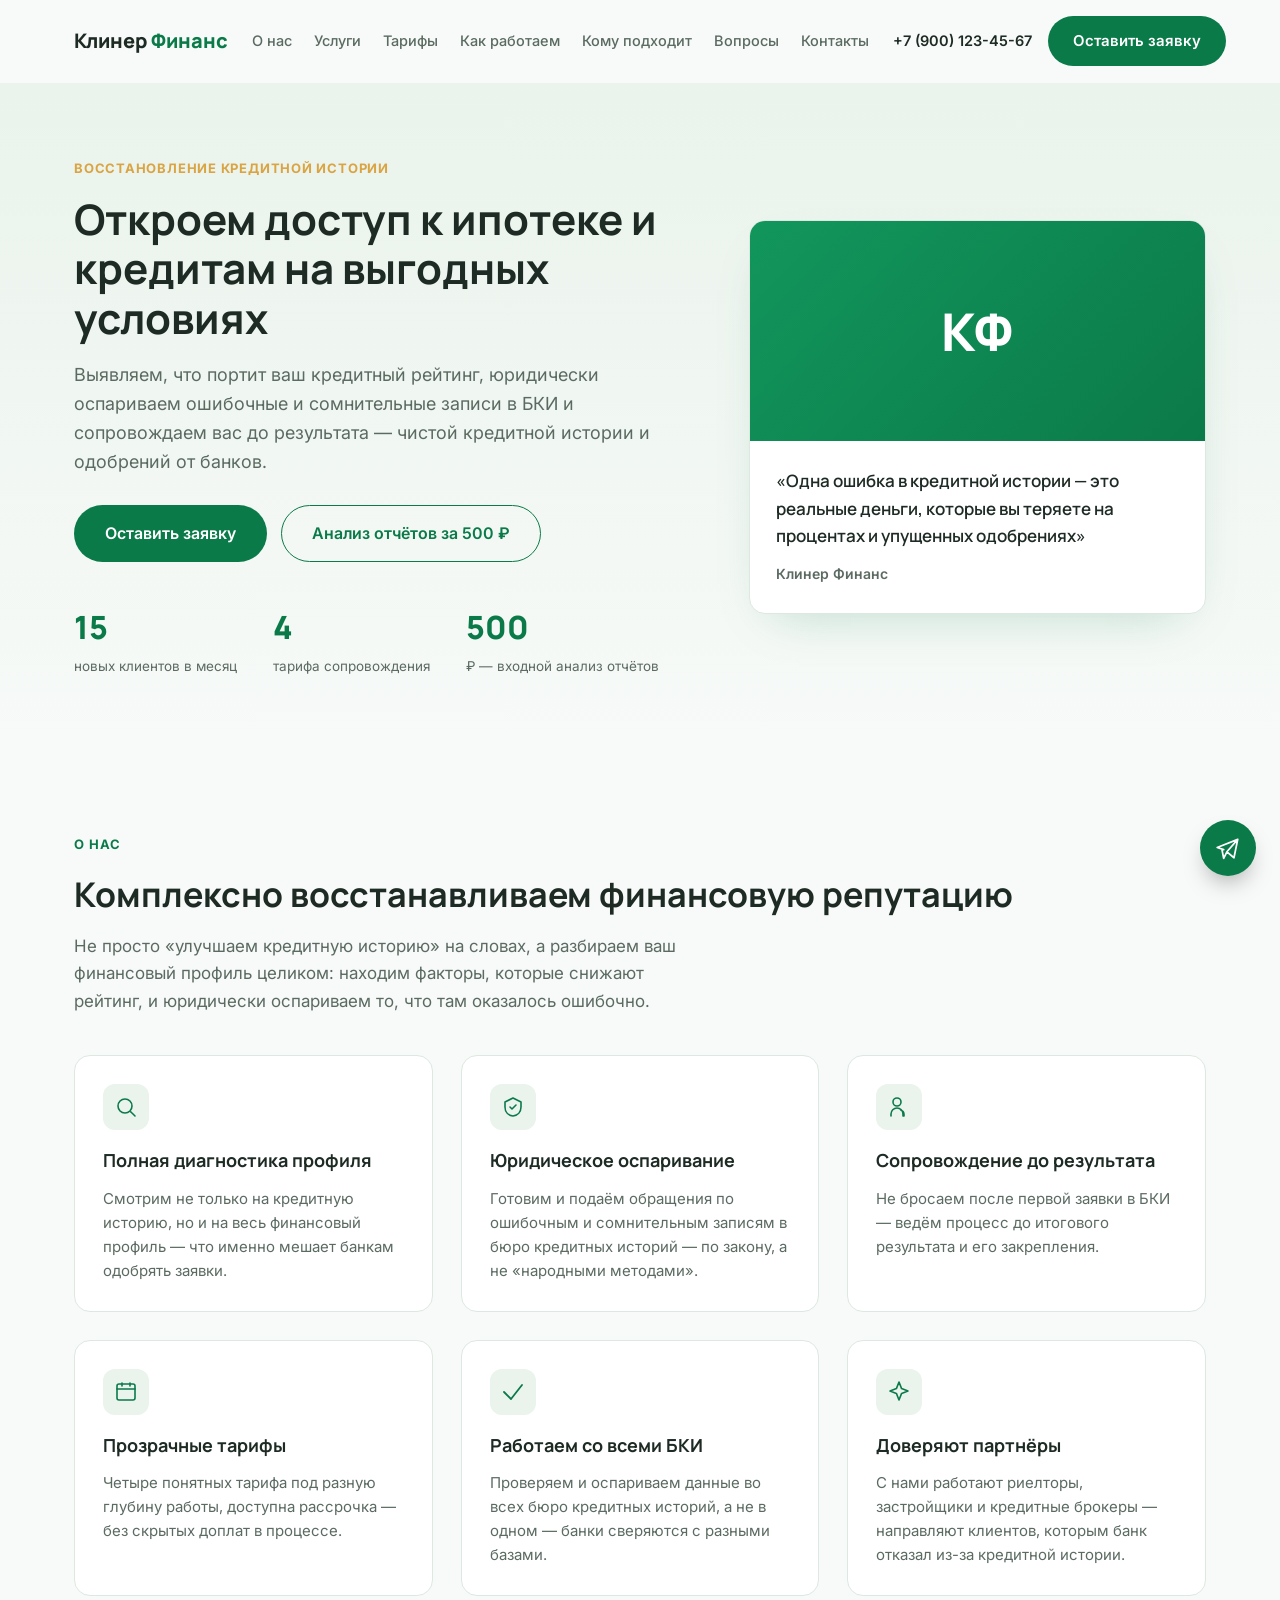
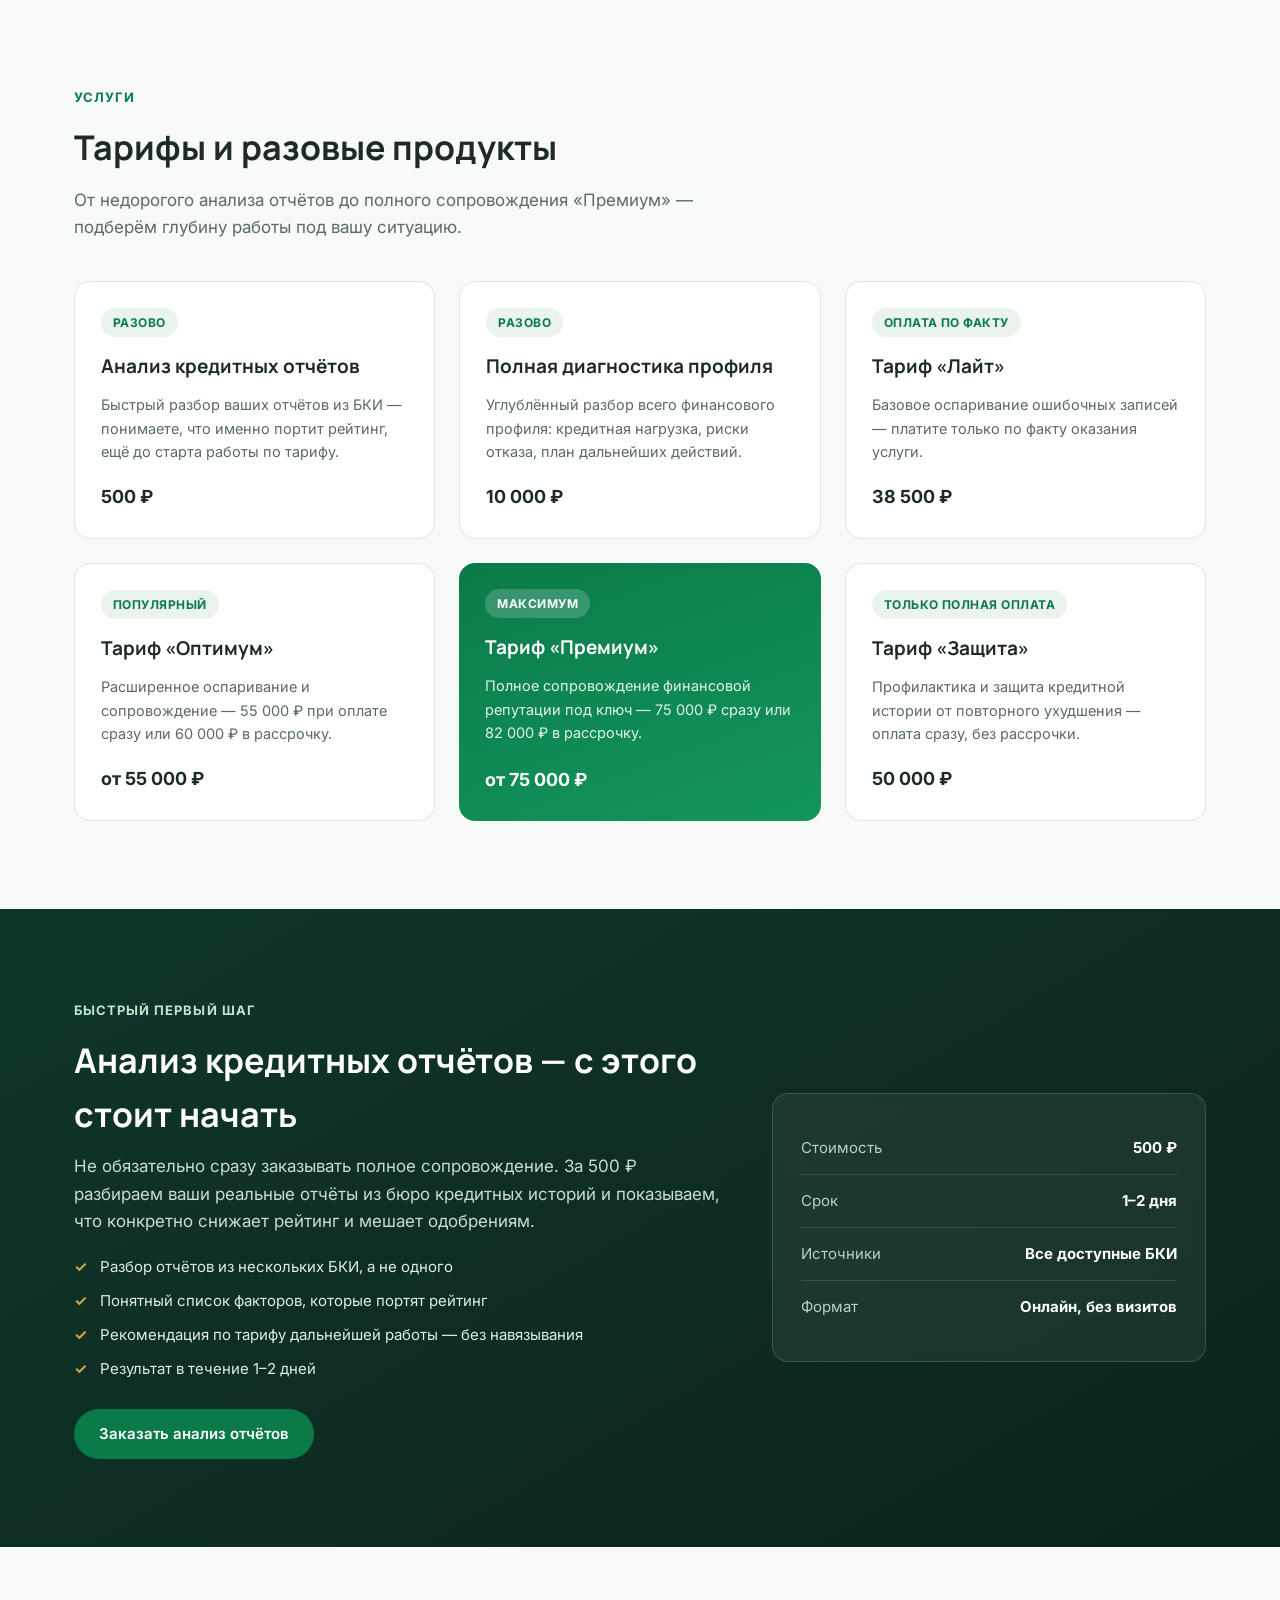
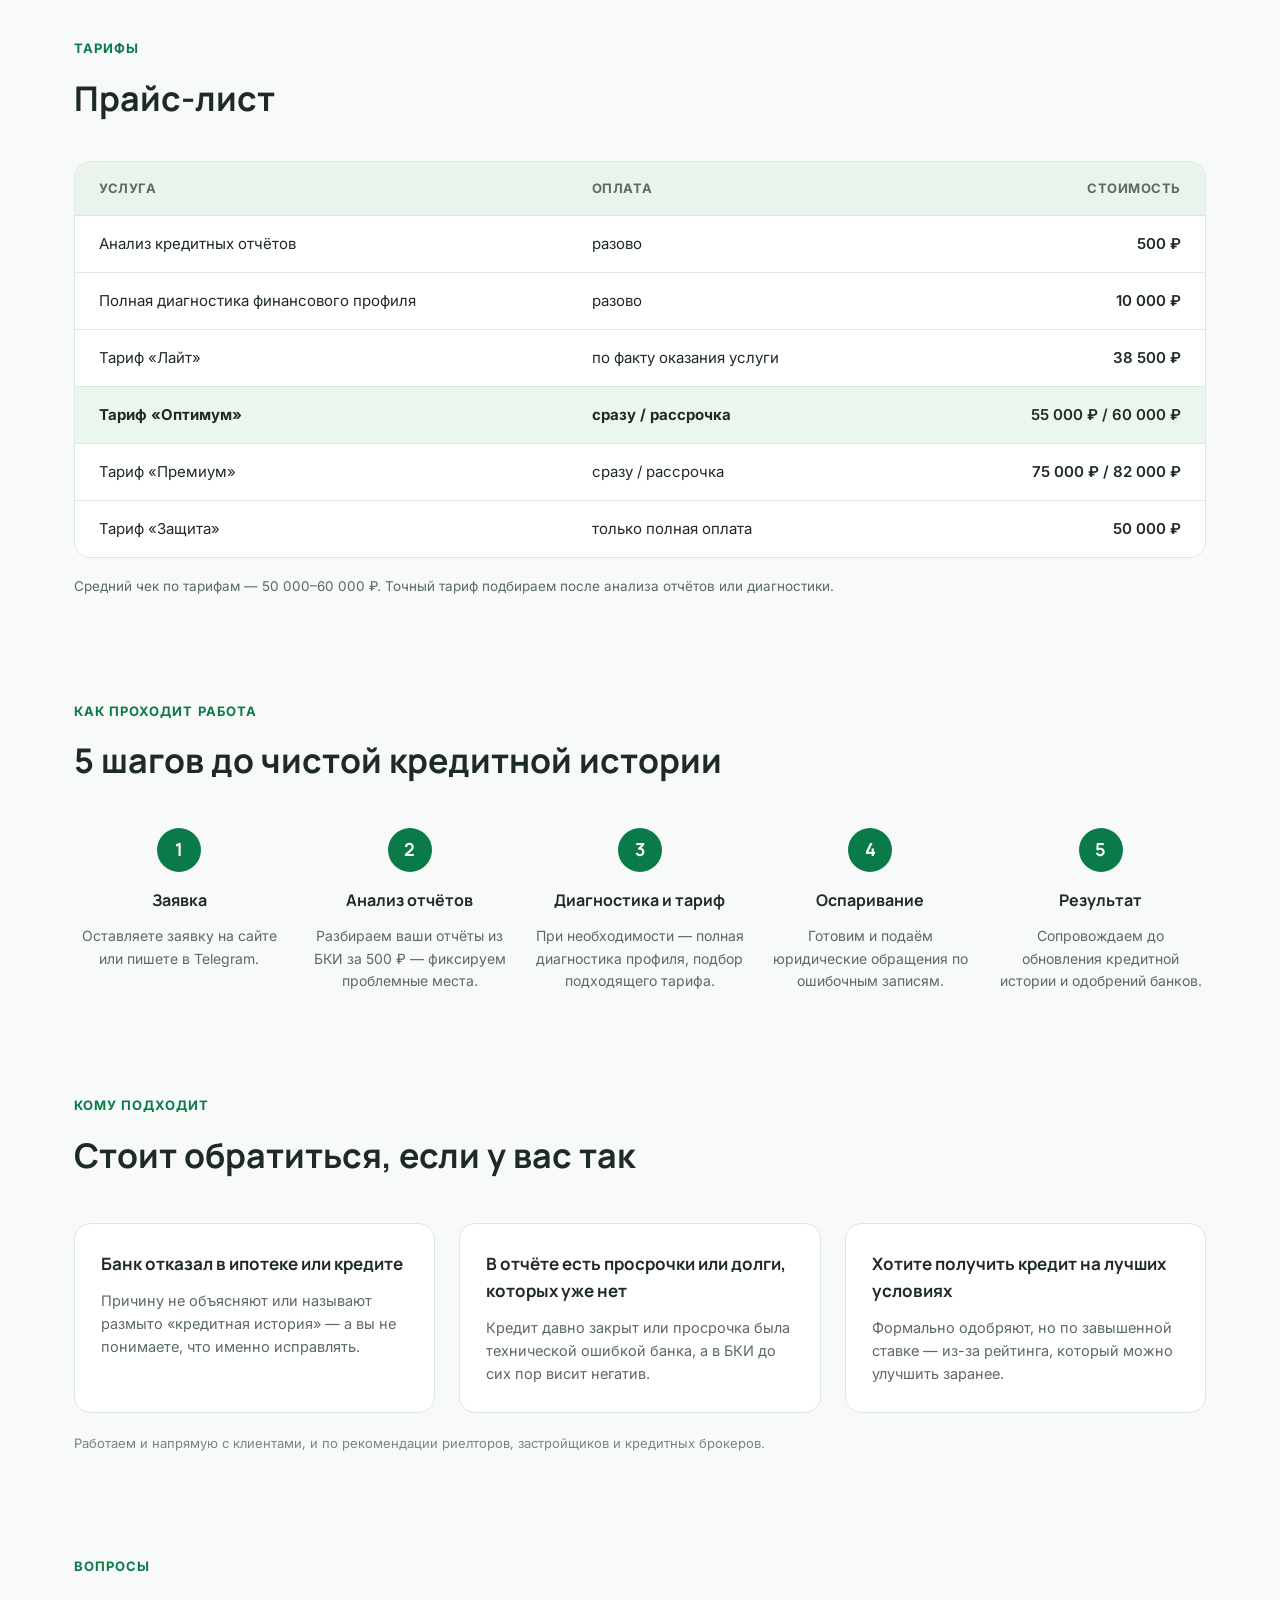
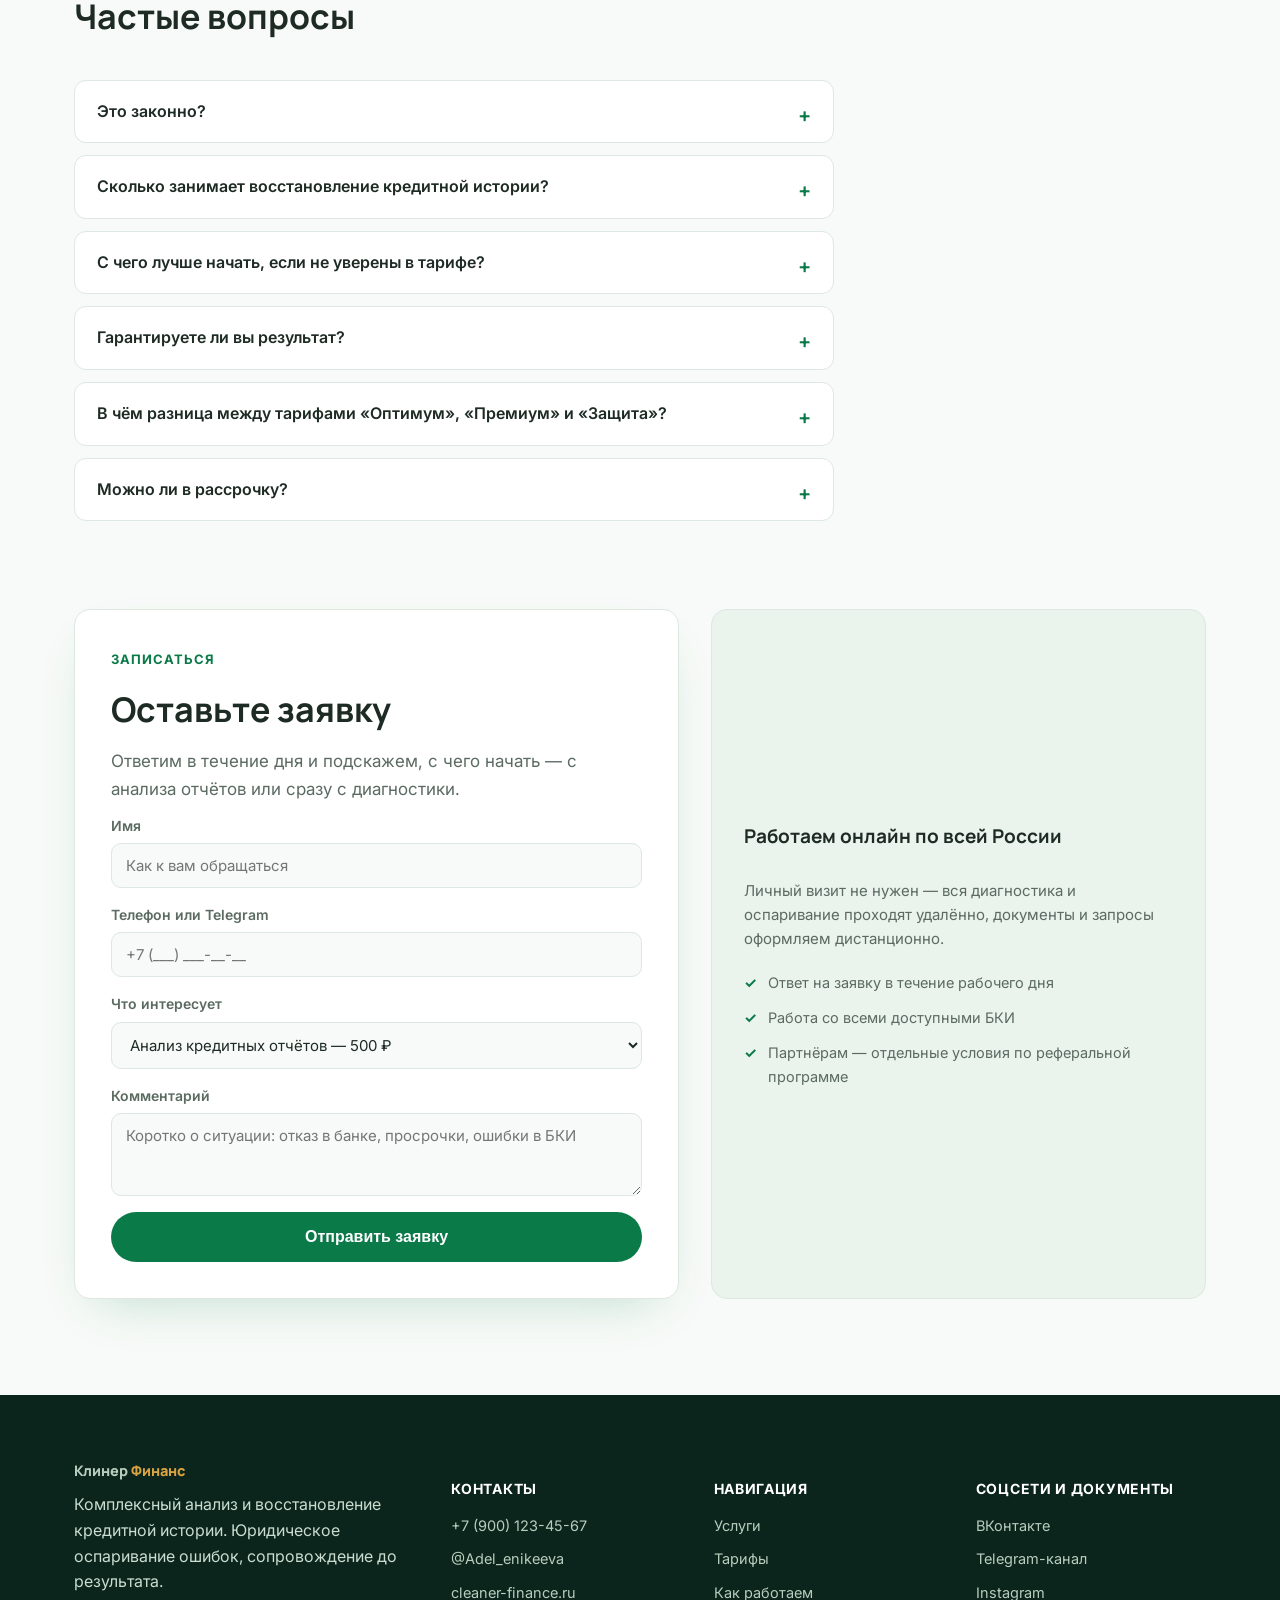
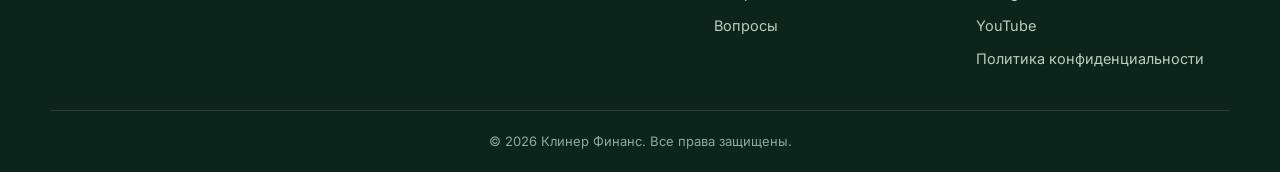
==== index.html @ 54b592cf "init: landing for Клинер Финанс" ====
<!DOCTYPE html>
<html lang="ru">
<head>
<meta charset="UTF-8">
<meta name="viewport" content="width=device-width, initial-scale=1.0">
<title>Клинер Финанс — восстановление кредитной истории</title>
<meta name="description" content="Комплексный анализ и юридическое оспаривание ошибок в кредитной истории. Открываем доступ к ипотеке и кредитам на выгодных условиях.">
<link rel="preconnect" href="https://fonts.googleapis.com">
<link rel="preconnect" href="https://fonts.gstatic.com" crossorigin>
<link href="https://fonts.googleapis.com/css2?family=Manrope:wght@600;700;800&family=Inter:wght@400;500;600;700;800&display=swap" rel="stylesheet">
<link rel="stylesheet" href="styles.css">
</head>
<body>

<header class="header" id="header">
  <div class="header__inner container">
    <a href="#" class="logo">Клинер <span>Финанс</span></a>
    <nav class="nav" id="nav">
      <a href="#about">О нас</a>
      <a href="#services">Услуги</a>
      <a href="#price">Тарифы</a>
      <a href="#process">Как работаем</a>
      <a href="#reviews">Кому подходит</a>
      <a href="#faq">Вопросы</a>
      <a href="#contacts">Контакты</a>
    </nav>
    <div class="header__actions">
      <a href="tel:+79001234567" class="header__phone">+7 (900) 123-45-67</a>
      <a href="#form" class="btn btn--primary">Оставить заявку</a>
      <button class="burger" id="burger" aria-label="Меню"><span></span><span></span><span></span></button>
    </div>
  </div>
</header>

<main>

  <!-- HERO -->
  <section class="hero">
    <div class="container hero__inner">
      <div class="hero__text">
        <span class="eyebrow">Восстановление кредитной истории</span>
        <h1>Откроем доступ к ипотеке и кредитам на выгодных условиях</h1>
        <p class="hero__lead">Выявляем, что портит ваш кредитный рейтинг, юридически оспариваем ошибочные и сомнительные записи в БКИ и сопровождаем вас до результата — чистой кредитной истории и одобрений от банков.</p>
        <div class="hero__cta">
          <a href="#form" class="btn btn--primary btn--lg">Оставить заявку</a>
          <a href="#camp" class="btn btn--ghost btn--lg">Анализ отчётов за 500 ₽</a>
        </div>
        <div class="hero__stats">
          <div class="stat"><span class="stat__num" data-target="15">0</span><span class="stat__label">новых клиентов в месяц</span></div>
          <div class="stat"><span class="stat__num" data-target="4">0</span><span class="stat__label">тарифа сопровождения</span></div>
          <div class="stat"><span class="stat__num" data-target="500">0</span><span class="stat__label">₽ — входной анализ отчётов</span></div>
        </div>
      </div>
      <div class="hero__card">
        <div class="hero__card-photo" aria-hidden="true">КФ</div>
        <div class="hero__card-body">
          <p class="hero__card-quote">«Одна ошибка в кредитной истории — это реальные деньги, которые вы теряете на процентах и упущенных одобрениях»</p>
          <span class="hero__card-name">Клинер Финанс</span>
        </div>
      </div>
    </div>
  </section>

  <!-- ADVANTAGES -->
  <section class="adv-section" id="about">
    <div class="container">
      <span class="section-tag">О нас</span>
      <h2>Комплексно восстанавливаем финансовую репутацию</h2>
      <p class="section-lead">Не просто «улучшаем кредитную историю» на словах, а разбираем ваш финансовый профиль целиком: находим факторы, которые снижают рейтинг, и юридически оспариваем то, что там оказалось ошибочно.</p>
      <div class="adv-grid">
        <div class="adv">
          <div class="adv__icon"><svg viewBox="0 0 24 24" fill="none"><path d="M11 4a7 7 0 100 14 7 7 0 000-14z" stroke="currentColor" stroke-width="1.6"/><path d="M21 21l-4.3-4.3" stroke="currentColor" stroke-width="1.6" stroke-linecap="round"/></svg></div>
          <h3>Полная диагностика профиля</h3>
          <p>Смотрим не только на кредитную историю, но и на весь финансовый профиль — что именно мешает банкам одобрять заявки.</p>
        </div>
        <div class="adv">
          <div class="adv__icon"><svg viewBox="0 0 24 24" fill="none"><path d="M12 3l8 4v5c0 5-3.4 8.4-8 9-4.6-.6-8-4-8-9V7l8-4z" stroke="currentColor" stroke-width="1.6" stroke-linejoin="round"/><path d="M9 12l2 2 4-4" stroke="currentColor" stroke-width="1.6" stroke-linecap="round" stroke-linejoin="round"/></svg></div>
          <h3>Юридическое оспаривание</h3>
          <p>Готовим и подаём обращения по ошибочным и сомнительным записям в бюро кредитных историй — по закону, а не «народными методами».</p>
        </div>
        <div class="adv">
          <div class="adv__icon"><svg viewBox="0 0 24 24" fill="none"><path d="M4 21v-2a6 6 0 0112 0v2M10 11a4 4 0 100-8 4 4 0 000 8zM17 21v-1.5a4.5 4.5 0 00-3-4.24" stroke="currentColor" stroke-width="1.6" stroke-linecap="round"/></svg></div>
          <h3>Сопровождение до результата</h3>
          <p>Не бросаем после первой заявки в БКИ — ведём процесс до итогового результата и его закрепления.</p>
        </div>
        <div class="adv">
          <div class="adv__icon"><svg viewBox="0 0 24 24" fill="none"><rect x="3" y="4" width="18" height="16" rx="2" stroke="currentColor" stroke-width="1.6"/><path d="M3 9h18M8 3v3M16 3v3" stroke="currentColor" stroke-width="1.6" stroke-linecap="round"/></svg></div>
          <h3>Прозрачные тарифы</h3>
          <p>Четыре понятных тарифа под разную глубину работы, доступна рассрочка — без скрытых доплат в процессе.</p>
        </div>
        <div class="adv">
          <div class="adv__icon"><svg viewBox="0 0 24 24" fill="none"><path d="M3 12l7 7L21 5" stroke="currentColor" stroke-width="1.8" stroke-linecap="round" stroke-linejoin="round"/></svg></div>
          <h3>Работаем со всеми БКИ</h3>
          <p>Проверяем и оспариваем данные во всех бюро кредитных историй, а не в одном — банки сверяются с разными базами.</p>
        </div>
        <div class="adv">
          <div class="adv__icon"><svg viewBox="0 0 24 24" fill="none"><path d="M12 2l2.6 6.6L21 11l-6.4 2.4L12 20l-2.6-6.6L3 11l6.4-2.4L12 2z" stroke="currentColor" stroke-width="1.6" stroke-linejoin="round"/></svg></div>
          <h3>Доверяют партнёры</h3>
          <p>С нами работают риелторы, застройщики и кредитные брокеры — направляют клиентов, которым банк отказал из-за кредитной истории.</p>
        </div>
      </div>
    </div>
  </section>

  <!-- SERVICES -->
  <section class="services" id="services">
    <div class="container">
      <span class="section-tag">Услуги</span>
      <h2>Тарифы и разовые продукты</h2>
      <p class="section-lead">От недорогого анализа отчётов до полного сопровождения «Премиум» — подберём глубину работы под вашу ситуацию.</p>
      <div class="services-grid">
        <div class="service">
          <span class="service__badge">Разово</span>
          <h3>Анализ кредитных отчётов</h3>
          <p>Быстрый разбор ваших отчётов из БКИ — понимаете, что именно портит рейтинг, ещё до старта работы по тарифу.</p>
          <span class="service__price">500 ₽</span>
        </div>
        <div class="service">
          <span class="service__badge">Разово</span>
          <h3>Полная диагностика профиля</h3>
          <p>Углублённый разбор всего финансового профиля: кредитная нагрузка, риски отказа, план дальнейших действий.</p>
          <span class="service__price">10 000 ₽</span>
        </div>
        <div class="service">
          <span class="service__badge">Оплата по факту</span>
          <h3>Тариф «Лайт»</h3>
          <p>Базовое оспаривание ошибочных записей — платите только по факту оказания услуги.</p>
          <span class="service__price">38 500 ₽</span>
        </div>
        <div class="service">
          <span class="service__badge">Популярный</span>
          <h3>Тариф «Оптимум»</h3>
          <p>Расширенное оспаривание и сопровождение — 55 000 ₽ при оплате сразу или 60 000 ₽ в рассрочку.</p>
          <span class="service__price">от 55 000 ₽</span>
        </div>
        <div class="service service--accent">
          <span class="service__badge">Максимум</span>
          <h3>Тариф «Премиум»</h3>
          <p>Полное сопровождение финансовой репутации под ключ — 75 000 ₽ сразу или 82 000 ₽ в рассрочку.</p>
          <span class="service__price">от 75 000 ₽</span>
        </div>
        <div class="service">
          <span class="service__badge">Только полная оплата</span>
          <h3>Тариф «Защита»</h3>
          <p>Профилактика и защита кредитной истории от повторного ухудшения — оплата сразу, без рассрочки.</p>
          <span class="service__price">50 000 ₽</span>
        </div>
      </div>
    </div>
  </section>

  <!-- ENTRY OFFER -->
  <section class="camp" id="camp">
    <div class="container camp__inner">
      <div class="camp__text">
        <span class="section-tag section-tag--light">Быстрый первый шаг</span>
        <h2>Анализ кредитных отчётов — с этого стоит начать</h2>
        <p class="camp__lead">Не обязательно сразу заказывать полное сопровождение. За 500 ₽ разбираем ваши реальные отчёты из бюро кредитных историй и показываем, что конкретно снижает рейтинг и мешает одобрениям.</p>
        <ul class="camp__list">
          <li>Разбор отчётов из нескольких БКИ, а не одного</li>
          <li>Понятный список факторов, которые портят рейтинг</li>
          <li>Рекомендация по тарифу дальнейшей работы — без навязывания</li>
          <li>Результат в течение 1–2 дней</li>
        </ul>
        <a href="#form" class="btn btn--primary">Заказать анализ отчётов</a>
      </div>
      <div class="camp__card">
        <div class="camp__card-row"><span>Стоимость</span><strong>500 ₽</strong></div>
        <div class="camp__card-row"><span>Срок</span><strong>1–2 дня</strong></div>
        <div class="camp__card-row"><span>Источники</span><strong>Все доступные БКИ</strong></div>
        <div class="camp__card-row"><span>Формат</span><strong>Онлайн, без визитов</strong></div>
      </div>
    </div>
  </section>

  <!-- PRICE -->
  <section class="price-section" id="price">
    <div class="container">
      <span class="section-tag">Тарифы</span>
      <h2>Прайс-лист</h2>
      <div class="price-table">
        <div class="price-row price-row--head"><span>Услуга</span><span>Оплата</span><span>Стоимость</span></div>
        <div class="price-row"><span>Анализ кредитных отчётов</span><span>разово</span><span>500 ₽</span></div>
        <div class="price-row"><span>Полная диагностика финансового профиля</span><span>разово</span><span>10 000 ₽</span></div>
        <div class="price-row"><span>Тариф «Лайт»</span><span>по факту оказания услуги</span><span>38 500 ₽</span></div>
        <div class="price-row price-row--accent"><span>Тариф «Оптимум»</span><span>сразу / рассрочка</span><span>55 000 ₽ / 60 000 ₽</span></div>
        <div class="price-row"><span>Тариф «Премиум»</span><span>сразу / рассрочка</span><span>75 000 ₽ / 82 000 ₽</span></div>
        <div class="price-row"><span>Тариф «Защита»</span><span>только полная оплата</span><span>50 000 ₽</span></div>
      </div>
      <p class="price-note">Средний чек по тарифам — 50 000–60 000 ₽. Точный тариф подбираем после анализа отчётов или диагностики.</p>
    </div>
  </section>

  <!-- PROCESS -->
  <section class="process" id="process">
    <div class="container">
      <span class="section-tag">Как проходит работа</span>
      <h2>5 шагов до чистой кредитной истории</h2>
      <div class="process-grid">
        <div class="step"><span class="step__num">1</span><h3>Заявка</h3><p>Оставляете заявку на сайте или пишете в Telegram.</p></div>
        <div class="step"><span class="step__num">2</span><h3>Анализ отчётов</h3><p>Разбираем ваши отчёты из БКИ за 500 ₽ — фиксируем проблемные места.</p></div>
        <div class="step"><span class="step__num">3</span><h3>Диагностика и тариф</h3><p>При необходимости — полная диагностика профиля, подбор подходящего тарифа.</p></div>
        <div class="step"><span class="step__num">4</span><h3>Оспаривание</h3><p>Готовим и подаём юридические обращения по ошибочным записям.</p></div>
        <div class="step"><span class="step__num">5</span><h3>Результат</h3><p>Сопровождаем до обновления кредитной истории и одобрений банков.</p></div>
      </div>
    </div>
  </section>

  <!-- WHO IT'S FOR -->
  <section class="reviews" id="reviews">
    <div class="container">
      <span class="section-tag">Кому подходит</span>
      <h2>Стоит обратиться, если у вас так</h2>
      <div class="reviews-grid">
        <div class="review">
          <h3>Банк отказал в ипотеке или кредите</h3>
          <p>Причину не объясняют или называют размыто «кредитная история» — а вы не понимаете, что именно исправлять.</p>
        </div>
        <div class="review">
          <h3>В отчёте есть просрочки или долги, которых уже нет</h3>
          <p>Кредит давно закрыт или просрочка была технической ошибкой банка, а в БКИ до сих пор висит негатив.</p>
        </div>
        <div class="review">
          <h3>Хотите получить кредит на лучших условиях</h3>
          <p>Формально одобряют, но по завышенной ставке — из-за рейтинга, который можно улучшить заранее.</p>
        </div>
      </div>
      <p class="reviews__note">Работаем и напрямую с клиентами, и по рекомендации риелторов, застройщиков и кредитных брокеров.</p>
    </div>
  </section>

  <!-- FAQ -->
  <section class="faq" id="faq">
    <div class="container">
      <span class="section-tag">Вопросы</span>
      <h2>Частые вопросы</h2>
      <div class="faq__list">
        <details class="faq__item">
          <summary>Это законно?</summary>
          <p>Да. Мы работаем через официальные механизмы оспаривания записей в БКИ, предусмотренные законом «О кредитных историях» — направляем обоснованные заявления, а не «взламываем» базы.</p>
        </details>
        <details class="faq__item">
          <summary>Сколько занимает восстановление кредитной истории?</summary>
          <p>Зависит от тарифа и количества спорных записей. Анализ отчётов занимает 1–2 дня, полное оспаривание и сопровождение по тарифу — от нескольких недель до пары месяцев.</p>
        </details>
        <details class="faq__item">
          <summary>С чего лучше начать, если не уверены в тарифе?</summary>
          <p>С анализа кредитных отчётов за 500 ₽ или полной диагностики профиля за 10 000 ₽ — после них понятно, какой тариф действительно нужен.</p>
        </details>
        <details class="faq__item">
          <summary>Гарантируете ли вы результат?</summary>
          <p>Мы гарантируем юридически корректную работу по оспариванию и полное сопровождение процесса — итоговое решение по каждой записи принимает БКИ и банк, поэтому конкретные цифры результата обсуждаем индивидуально после диагностики.</p>
        </details>
        <details class="faq__item">
          <summary>В чём разница между тарифами «Оптимум», «Премиум» и «Защита»?</summary>
          <p>«Оптимум» — расширенное оспаривание, «Премиум» — полное сопровождение под ключ, «Защита» — профилактика повторного ухудшения истории уже после восстановления.</p>
        </details>
        <details class="faq__item">
          <summary>Можно ли в рассрочку?</summary>
          <p>Да, рассрочка доступна на тарифах «Оптимум» и «Премиум». Тариф «Лайт» — оплата по факту оказания услуги, «Защита» — только полная оплата сразу.</p>
        </details>
      </div>
    </div>
  </section>

  <!-- FORM -->
  <section class="form-section" id="form">
    <div class="container form-section__inner">
      <div class="form-card">
        <span class="section-tag">Записаться</span>
        <h2>Оставьте заявку</h2>
        <p class="section-lead">Ответим в течение дня и подскажем, с чего начать — с анализа отчётов или сразу с диагностики.</p>
        <form id="leadForm" class="form">
          <input type="text" name="_gotcha" style="display:none" tabindex="-1" autocomplete="off">
          <label>Имя
            <input type="text" name="name" placeholder="Как к вам обращаться" required>
          </label>
          <label>Телефон или Telegram
            <input type="tel" name="phone" placeholder="+7 (___) ___-__-__" required>
          </label>
          <label>Что интересует
            <select name="topic">
              <option>Анализ кредитных отчётов — 500 ₽</option>
              <option>Полная диагностика профиля</option>
              <option>Тариф «Лайт»</option>
              <option>Тариф «Оптимум»</option>
              <option>Тариф «Премиум»</option>
              <option>Тариф «Защита»</option>
              <option>Пока не знаю, нужна консультация</option>
            </select>
          </label>
          <label>Комментарий
            <textarea name="comment" placeholder="Коротко о ситуации: отказ в банке, просрочки, ошибки в БКИ" rows="3"></textarea>
          </label>
          <button type="submit" class="btn btn--primary btn--lg">Отправить заявку</button>
        </form>
      </div>
      <div class="info-card">
        <h3>Работаем онлайн по всей России</h3>
        <p>Личный визит не нужен — вся диагностика и оспаривание проходят удалённо, документы и запросы оформляем дистанционно.</p>
        <ul class="info-card__list">
          <li>Ответ на заявку в течение рабочего дня</li>
          <li>Работа со всеми доступными БКИ</li>
          <li>Партнёрам — отдельные условия по реферальной программе</li>
        </ul>
      </div>
    </div>
  </section>

</main>

<footer class="footer" id="contacts">
  <div class="container footer__inner">
    <div class="footer__col">
      <a href="#" class="logo logo--footer">Клинер <span>Финанс</span></a>
      <p>Комплексный анализ и восстановление кредитной истории. Юридическое оспаривание ошибок, сопровождение до результата.</p>
    </div>
    <div class="footer__col">
      <h4>Контакты</h4>
      <a href="tel:+79001234567">+7 (900) 123-45-67</a>
      <a href="https://t.me/Adel_enikeeva" target="_blank" rel="noopener">@Adel_enikeeva</a>
      <a href="https://cleaner-finance.ru" target="_blank" rel="noopener">cleaner-finance.ru</a>
    </div>
    <div class="footer__col">
      <h4>Навигация</h4>
      <a href="#services">Услуги</a>
      <a href="#price">Тарифы</a>
      <a href="#process">Как работаем</a>
      <a href="#faq">Вопросы</a>
    </div>
    <div class="footer__col">
      <h4>Соцсети и документы</h4>
      <a href="https://vk.ru/cleaner_finance" target="_blank" rel="noopener">ВКонтакте</a>
      <a href="https://t.me/adel_enikeevaipoteka" target="_blank" rel="noopener">Telegram-канал</a>
      <a href="https://www.instagram.com/adel_enikeeva" target="_blank" rel="noopener">Instagram</a>
      <a href="https://youtube.com/@cleaner_finance" target="_blank" rel="noopener">YouTube</a>
      <a href="privacy.html">Политика конфиденциальности</a>
    </div>
  </div>
  <div class="footer__bottom container">
    <span>&copy; <span id="year"></span> Клинер Финанс. Все права защищены.</span>
  </div>
</footer>

<a href="https://t.me/Adel_enikeeva" target="_blank" rel="noopener" class="fab" aria-label="Написать в Telegram">
  <svg viewBox="0 0 24 24" fill="none"><path d="M21 4L2 11.5l6 2m13-9.5l-3.5 17L11 15.5m10-11.5L11 15.5m0 0l-3 6-1.5-7.5" stroke="currentColor" stroke-width="1.6" stroke-linecap="round" stroke-linejoin="round"/></svg>
</a>

<script src="script.js"></script>
</body>
</html>
---- styles.css ----
:root {
  --clr-bg: #f7faf8;
  --clr-bg-alt: #eaf3ec;
  --clr-surface: #ffffff;
  --clr-ink: #1e2b24;
  --clr-ink-soft: #5b6b62;
  --clr-accent: #12965c;
  --clr-accent-dark: #0b7a49;
  --clr-gold: #d9a441;
  --clr-border: #dde8e0;
  --radius: 16px;
  --shadow: 0 20px 50px -25px rgba(11, 122, 73, 0.28);
  --font-head: 'Manrope', sans-serif;
  --font-body: 'Inter', sans-serif;
}

* { box-sizing: border-box; }
html { scroll-behavior: smooth; }
body {
  margin: 0;
  font-family: var(--font-body);
  background: var(--clr-bg);
  color: var(--clr-ink);
  line-height: 1.6;
}
img { max-width: 100%; display: block; }
a { color: inherit; text-decoration: none; }
ul { margin: 0; padding: 0; list-style: none; }
h1, h2, h3 { font-family: var(--font-head); font-weight: 700; margin: 0 0 12px; color: var(--clr-ink); }
p { margin: 0 0 12px; }

.container { max-width: 1180px; margin: 0 auto; padding: 0 24px; }

.btn {
  display: inline-flex; align-items: center; justify-content: center;
  padding: 12px 24px; border-radius: 999px; font-weight: 600; font-size: 15px;
  border: 1px solid transparent; cursor: pointer; transition: transform .18s ease, box-shadow .18s ease, background .18s ease;
  white-space: nowrap;
}
.btn--primary { background: var(--clr-accent-dark); color: #fff; }
.btn--primary:hover { background: var(--clr-accent); transform: translateY(-2px); box-shadow: 0 12px 24px -12px rgba(11,122,73,.6); }
.btn--ghost { background: transparent; color: var(--clr-accent-dark); border-color: var(--clr-accent-dark); }
.btn--ghost:hover { background: var(--clr-accent-dark); color: #fff; }
.btn--lg { padding: 15px 30px; font-size: 16px; }

.section-tag {
  display: inline-block; font-size: 13px; font-weight: 700; letter-spacing: .08em; text-transform: uppercase;
  color: var(--clr-accent-dark); margin-bottom: 12px;
}
.section-tag--light { color: #bfe6cf; }
.section-lead { max-width: 640px; color: var(--clr-ink-soft); font-size: 17px; }

/* HEADER */
.header {
  position: sticky; top: 0; z-index: 100; background: rgba(247, 250, 248, .92);
  backdrop-filter: blur(10px); border-bottom: 1px solid transparent; transition: border-color .2s, box-shadow .2s;
}
.header.scrolled { border-color: var(--clr-border); box-shadow: 0 8px 24px -20px rgba(0,0,0,.2); }
.header__inner {
  display: flex; align-items: center; justify-content: space-between; gap: 24px; min-width: 0; padding: 16px 24px;
}
.logo { font-family: var(--font-head); font-size: 20px; font-weight: 800; flex-shrink: 0; color: var(--clr-ink); }
.logo span { color: var(--clr-accent-dark); }
.nav { display: flex; gap: 22px; }
.nav a { font-size: 14.5px; font-weight: 500; color: var(--clr-ink-soft); white-space: nowrap; transition: color .15s; }
.nav a:hover { color: var(--clr-accent-dark); }
.header__actions { display: flex; align-items: center; gap: 16px; flex-shrink: 0; }
.header__phone { font-weight: 600; font-size: 14.5px; white-space: nowrap; }
.burger { display: none; flex-direction: column; gap: 5px; background: none; border: none; cursor: pointer; padding: 4px; }
.burger span { width: 22px; height: 2px; background: var(--clr-ink); border-radius: 2px; }

/* HERO */
.hero { padding: 72px 0 64px; background: linear-gradient(180deg, var(--clr-bg-alt), var(--clr-bg)); }
.hero__inner { display: grid; grid-template-columns: 1.15fr .85fr; gap: 56px; align-items: center; }
.eyebrow { display: inline-block; font-size: 13px; font-weight: 700; letter-spacing: .06em; text-transform: uppercase; color: var(--clr-gold); margin-bottom: 16px; }
.hero h1 { font-size: 42px; line-height: 1.18; margin-bottom: 18px; }
.hero__lead { font-size: 18px; color: var(--clr-ink-soft); margin-bottom: 28px; }
.hero__cta { display: flex; gap: 14px; flex-wrap: wrap; margin-bottom: 40px; }
.hero__stats { display: flex; gap: 36px; flex-wrap: wrap; }
.stat__num { display: block; font-family: var(--font-head); font-size: 32px; font-weight: 800; color: var(--clr-accent-dark); }
.stat__label { font-size: 13.5px; color: var(--clr-ink-soft); }

.hero__card {
  background: var(--clr-surface); border-radius: var(--radius); box-shadow: var(--shadow);
  overflow: hidden; border: 1px solid var(--clr-border);
}
.hero__card-photo {
  height: 220px; display: flex; align-items: center; justify-content: center;
  background: linear-gradient(135deg, var(--clr-accent), var(--clr-accent-dark));
  color: #fff; font-family: var(--font-head); font-size: 52px; font-weight: 800;
}
.hero__card-body { padding: 26px; }
.hero__card-quote { font-family: var(--font-head); font-weight: 600; font-size: 17px; color: var(--clr-ink); }
.hero__card-name { font-size: 14px; color: var(--clr-ink-soft); font-weight: 600; }

/* ADVANTAGES */
.adv-section { padding: 88px 0; }
.adv-section h2, .services h2, .price-section h2, .process h2, .reviews h2, .faq h2, .form-section h2 { font-size: 34px; }
.adv-grid { display: grid; grid-template-columns: repeat(3, 1fr); gap: 28px; margin-top: 40px; }
.adv { background: var(--clr-surface); border: 1px solid var(--clr-border); border-radius: var(--radius); padding: 28px; }
.adv__icon { width: 46px; height: 46px; border-radius: 12px; background: var(--clr-bg-alt); color: var(--clr-accent-dark); display: flex; align-items: center; justify-content: center; margin-bottom: 16px; }
.adv__icon svg { width: 24px; height: 24px; }
.adv h3 { font-size: 18px; }
.adv p { color: var(--clr-ink-soft); font-size: 15px; margin: 0; }

/* SERVICES */
.services { padding: 0 0 88px; }
.services-grid { display: grid; grid-template-columns: repeat(3, 1fr); gap: 24px; margin-top: 40px; }
.service { background: var(--clr-surface); border: 1px solid var(--clr-border); border-radius: var(--radius); padding: 26px; display: flex; flex-direction: column; }
.service--accent { background: linear-gradient(160deg, var(--clr-accent-dark), var(--clr-accent)); color: #fff; border: none; }
.service--accent h3, .service--accent .service__price { color: #fff; }
.service--accent .service__badge { background: rgba(255,255,255,.18); color: #fff; }
.service__badge { align-self: flex-start; font-size: 12px; font-weight: 700; text-transform: uppercase; letter-spacing: .04em; background: var(--clr-bg-alt); color: var(--clr-accent-dark); padding: 5px 12px; border-radius: 999px; margin-bottom: 14px; }
.service h3 { font-size: 19px; }
.service p { color: var(--clr-ink-soft); font-size: 14.5px; flex: 1; }
.service--accent p { color: rgba(255,255,255,.88); }
.service__price { font-weight: 700; font-size: 18px; margin-top: 8px; }

/* CAMP (entry offer) */
.camp { background: linear-gradient(150deg, #10362a, #0b241c); color: #eef7f0; padding: 88px 0; }
.camp__inner { display: grid; grid-template-columns: 1.2fr .8fr; gap: 48px; align-items: center; }
.camp h2 { color: #fff; font-size: 34px; }
.camp__lead { color: #c9ddd0; font-size: 17px; }
.camp__list { margin: 20px 0 28px; display: flex; flex-direction: column; gap: 10px; }
.camp__list li { padding-left: 26px; position: relative; color: #dfeee3; font-size: 15px; }
.camp__list li::before { content: '✓'; position: absolute; left: 0; color: var(--clr-gold); font-weight: 700; }
.camp__card { background: rgba(255,255,255,.06); border: 1px solid rgba(255,255,255,.15); border-radius: var(--radius); padding: 28px; backdrop-filter: blur(6px); }
.camp__card-row { display: flex; justify-content: space-between; padding: 14px 0; border-bottom: 1px solid rgba(255,255,255,.12); font-size: 15px; }
.camp__card-row:last-child { border-bottom: none; }
.camp__card-row span { color: #bcd0c1; }
.camp__card-row strong { color: #fff; }

/* PRICE */
.price-section { padding: 88px 0; }
.price-table { margin-top: 36px; border: 1px solid var(--clr-border); border-radius: var(--radius); overflow: hidden; background: var(--clr-surface); }
.price-row { display: grid; grid-template-columns: 2fr 1.4fr 1fr; gap: 12px; padding: 16px 24px; border-bottom: 1px solid var(--clr-border); font-size: 15px; align-items: center; }
.price-row:last-child { border-bottom: none; }
.price-row--head { background: var(--clr-bg-alt); font-weight: 700; font-size: 13px; text-transform: uppercase; letter-spacing: .04em; color: var(--clr-ink-soft); }
.price-row--accent { background: #eaf6ee; font-weight: 700; }
.price-row span:last-child { text-align: right; font-weight: 600; }
.price-row--head span:last-child { font-weight: 700; }
.price-note { margin-top: 18px; font-size: 13.5px; color: var(--clr-ink-soft); }

/* PROCESS */
.process { padding: 0 0 88px; }
.process-grid { display: grid; grid-template-columns: repeat(5, 1fr); gap: 20px; margin-top: 40px; }
.step { text-align: center; }
.step__num {
  display: flex; align-items: center; justify-content: center; width: 44px; height: 44px; margin: 0 auto 16px;
  border-radius: 50%; background: var(--clr-accent-dark); color: #fff; font-family: var(--font-head); font-weight: 700; font-size: 18px;
}
.step h3 { font-size: 16px; }
.step p { font-size: 14px; color: var(--clr-ink-soft); }

/* WHO IT'S FOR (reviews slot repurposed — no fabricated testimonials) */
.reviews { padding: 0 0 88px; }
.reviews-grid { display: grid; grid-template-columns: repeat(3, 1fr); gap: 24px; margin-top: 40px; }
.review { background: var(--clr-surface); border: 1px solid var(--clr-border); border-radius: var(--radius); padding: 26px; }
.review h3 { font-size: 17px; }
.review p { color: var(--clr-ink-soft); font-size: 14.5px; margin: 0; }
.reviews__note { margin-top: 20px; font-size: 13px; color: var(--clr-ink-soft); opacity: .8; }

/* FAQ */
.faq { padding: 0 0 88px; }
.faq__list { margin-top: 36px; display: flex; flex-direction: column; gap: 12px; max-width: 760px; }
.faq__item { background: var(--clr-surface); border: 1px solid var(--clr-border); border-radius: 12px; padding: 18px 22px; }
.faq__item summary { cursor: pointer; font-weight: 600; font-size: 16px; list-style: none; position: relative; padding-right: 24px; }
.faq__item summary::-webkit-details-marker { display: none; }
.faq__item summary::after { content: '+'; position: absolute; right: 0; top: 0; font-size: 20px; color: var(--clr-accent-dark); }
.faq__item[open] summary::after { content: '−'; }
.faq__item p { margin-top: 12px; color: var(--clr-ink-soft); font-size: 15px; }

/* FORM */
.form-section { padding: 0 0 96px; }
.form-section__inner { display: grid; grid-template-columns: 1.1fr .9fr; gap: 32px; align-items: stretch; }
.form-card { background: var(--clr-surface); border: 1px solid var(--clr-border); border-radius: var(--radius); padding: 36px; box-shadow: var(--shadow); }
.form { display: flex; flex-direction: column; gap: 16px; margin-top: 8px; }
.form label { display: flex; flex-direction: column; gap: 6px; font-size: 14px; font-weight: 600; color: var(--clr-ink-soft); }
.form input, .form select, .form textarea {
  font-family: var(--font-body); font-size: 15px; padding: 12px 14px; border-radius: 10px; border: 1px solid var(--clr-border);
  background: var(--clr-bg); color: var(--clr-ink); resize: vertical;
}
.form input:focus, .form select:focus, .form textarea:focus { outline: none; border-color: var(--clr-accent-dark); }
.info-card { border-radius: var(--radius); border: 1px solid var(--clr-border); background: var(--clr-bg-alt); padding: 32px; display: flex; flex-direction: column; justify-content: center; gap: 16px; }
.info-card h3 { font-size: 19px; }
.info-card p { color: var(--clr-ink-soft); font-size: 15px; margin: 0; }
.info-card__list { display: flex; flex-direction: column; gap: 12px; margin-top: 4px; }
.info-card__list li { padding-left: 24px; position: relative; font-size: 14.5px; color: var(--clr-ink-soft); }
.info-card__list li::before { content: '✓'; position: absolute; left: 0; color: var(--clr-accent-dark); font-weight: 700; }

/* FOOTER */
.footer { background: #0b241c; color: #c9ddd0; padding: 64px 0 0; }
.footer__inner { display: grid; grid-template-columns: 1.5fr 1fr 1fr 1fr; gap: 32px; padding-bottom: 40px; }
.footer__col { display: flex; flex-direction: column; gap: 10px; }
.footer__col h4 { color: #fff; font-family: var(--font-body); font-size: 14px; text-transform: uppercase; letter-spacing: .05em; margin-bottom: 4px; }
.footer__col a { color: #b7cdbd; font-size: 14.5px; }
.footer__col a:hover { color: #fff; }
.logo--footer { color: #fff; }
.logo--footer span { color: var(--clr-gold); }
.footer__bottom { border-top: 1px solid rgba(255,255,255,.12); padding: 20px 24px; font-size: 13px; color: #8ea89a; text-align: center; }

/* FAB */
.fab {
  position: fixed; bottom: 24px; right: 24px; width: 56px; height: 56px; border-radius: 50%;
  background: var(--clr-accent-dark); color: #fff; display: flex; align-items: center; justify-content: center;
  box-shadow: 0 12px 24px -8px rgba(0,0,0,.35); z-index: 90; transition: transform .2s;
}
.fab:hover { transform: scale(1.08); }
.fab svg { width: 26px; height: 26px; }

/* REVEAL */
.reveal { opacity: 0; transform: translateY(24px); transition: opacity .6s ease, transform .6s ease; }
.reveal.is-visible { opacity: 1; transform: none; }

/* RESPONSIVE */
@media (max-width: 1180px) {
  .nav { gap: 16px; }
  .nav a { font-size: 14px; }
}
@media (max-width: 1100px) {
  .nav { display: none; }
  .burger { display: flex; }
  .nav.is-open {
    display: flex; flex-direction: column; position: absolute; top: 100%; left: 0; right: 0;
    background: var(--clr-surface); padding: 20px 24px; gap: 16px; border-bottom: 1px solid var(--clr-border);
  }
}
@media (max-width: 900px) {
  .hero__inner { grid-template-columns: 1fr; }
  .hero__card { order: -1; }
  .adv-grid, .services-grid, .reviews-grid { grid-template-columns: repeat(2, 1fr); }
  .process-grid { grid-template-columns: repeat(3, 1fr); }
  .camp__inner { grid-template-columns: 1fr; }
  .form-section__inner { grid-template-columns: 1fr; }
  .footer__inner { grid-template-columns: 1fr 1fr; }
  .price-row { grid-template-columns: 1.6fr 1fr .8fr; font-size: 13.5px; padding: 14px 16px; }
}
@media (max-width: 560px) {
  .header__phone { display: none; }
  .hero h1 { font-size: 30px; }
  .adv-grid, .services-grid, .reviews-grid, .process-grid { grid-template-columns: 1fr; }
  .hero__stats { gap: 24px; }
  .footer__inner { grid-template-columns: 1fr; }
}
@media (max-width: 380px) {
  .logo span { display: none; }
}
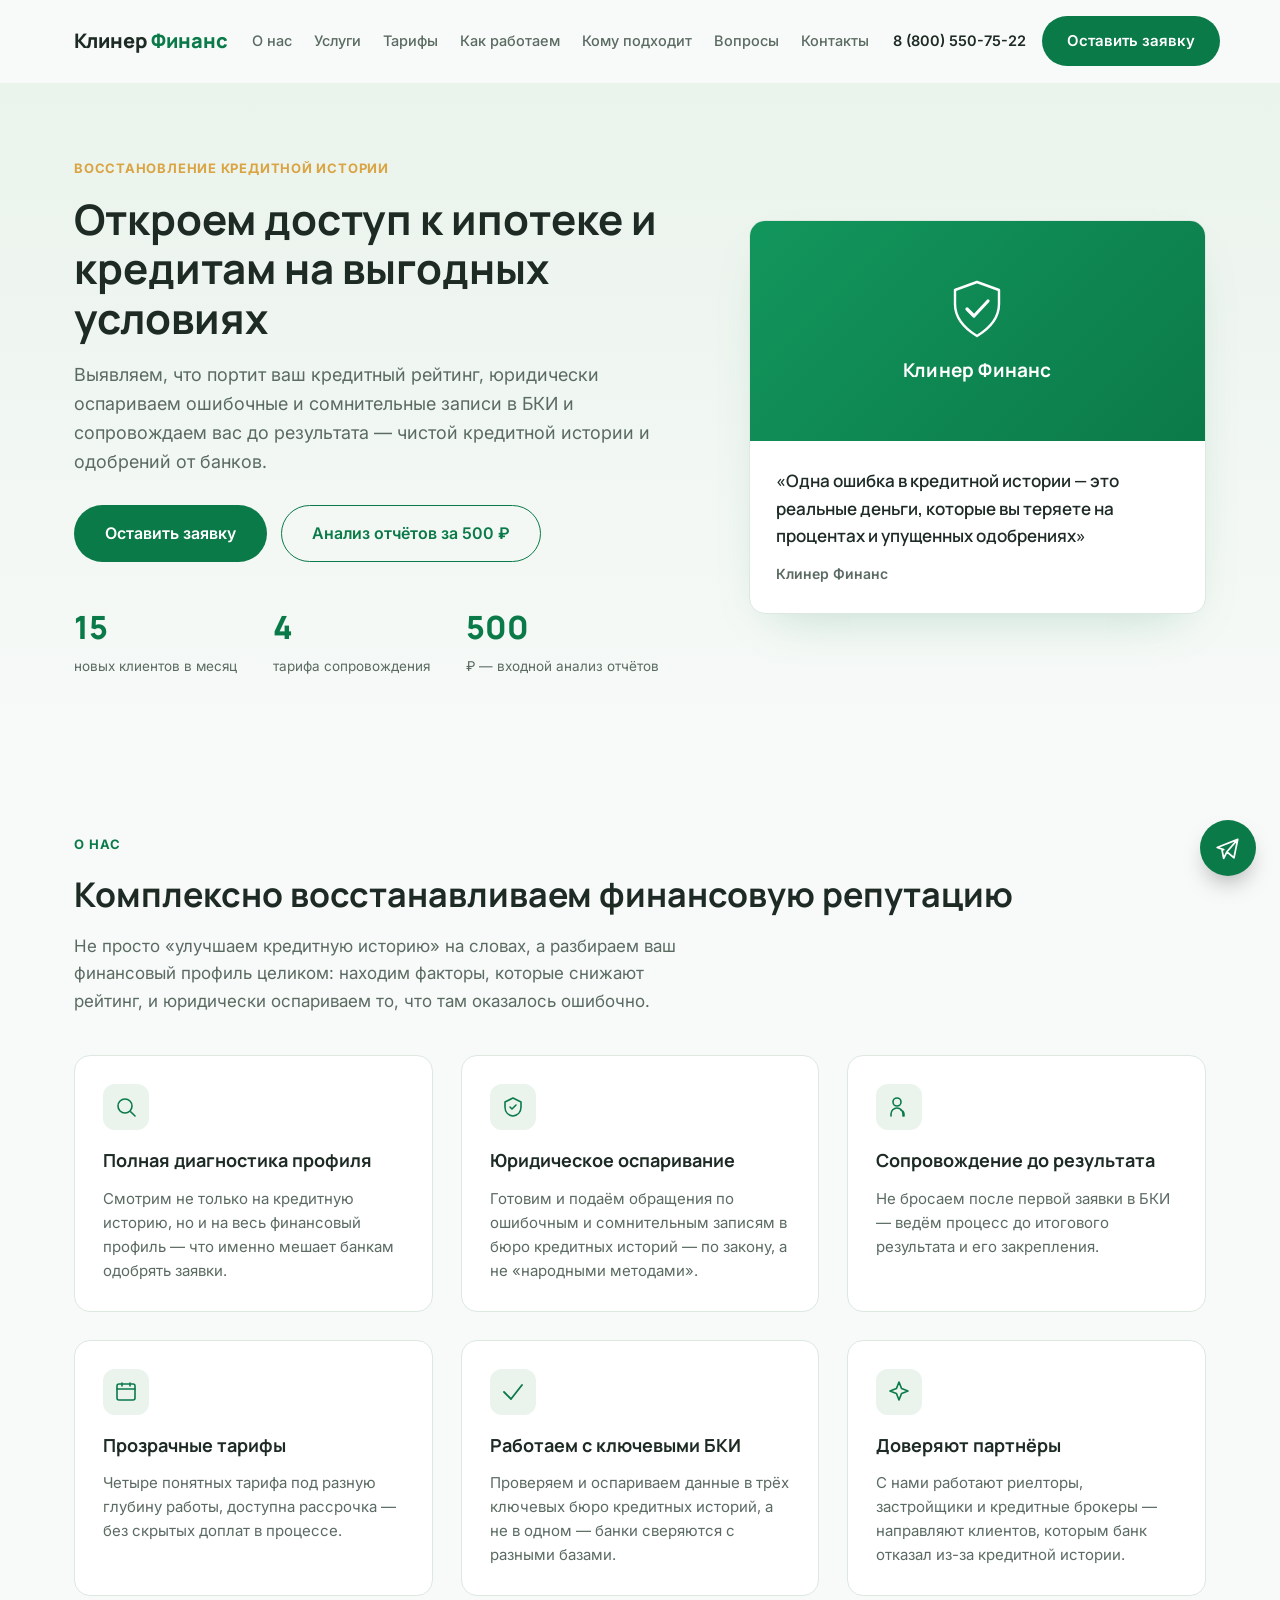
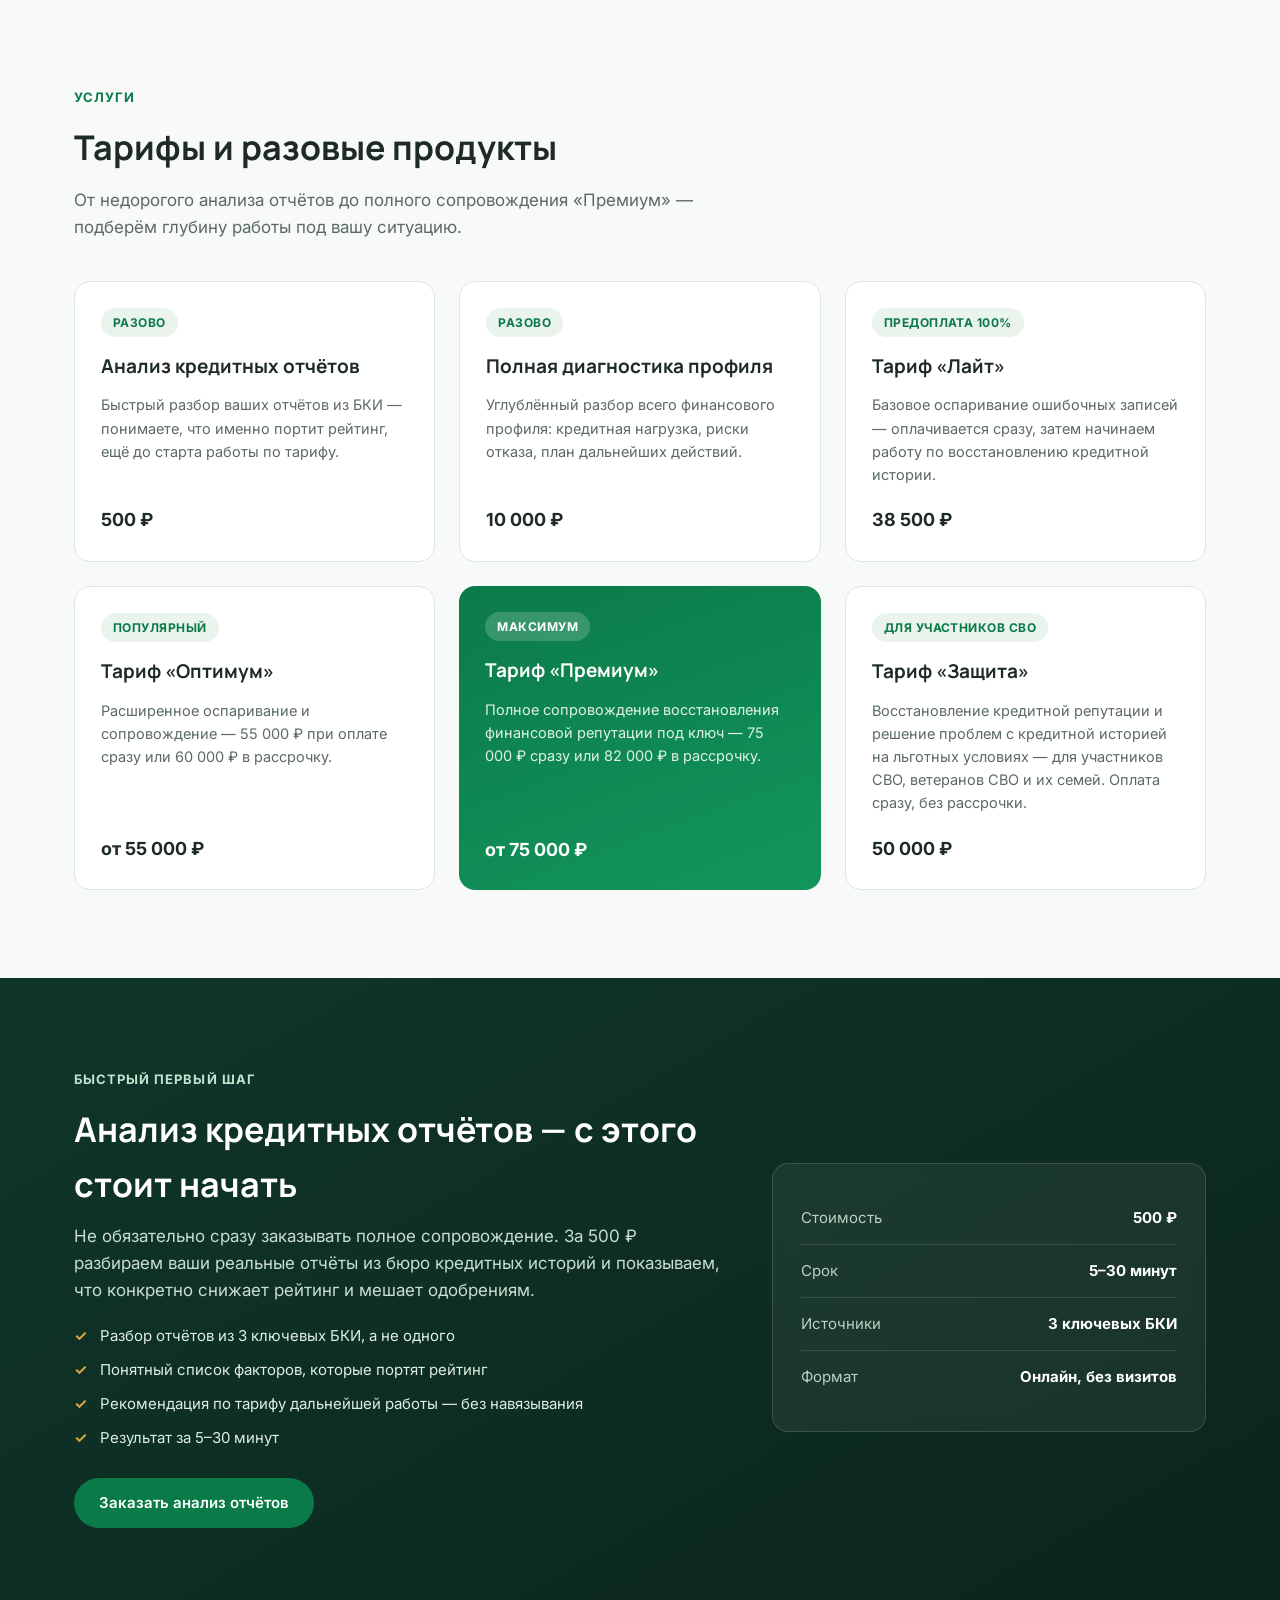
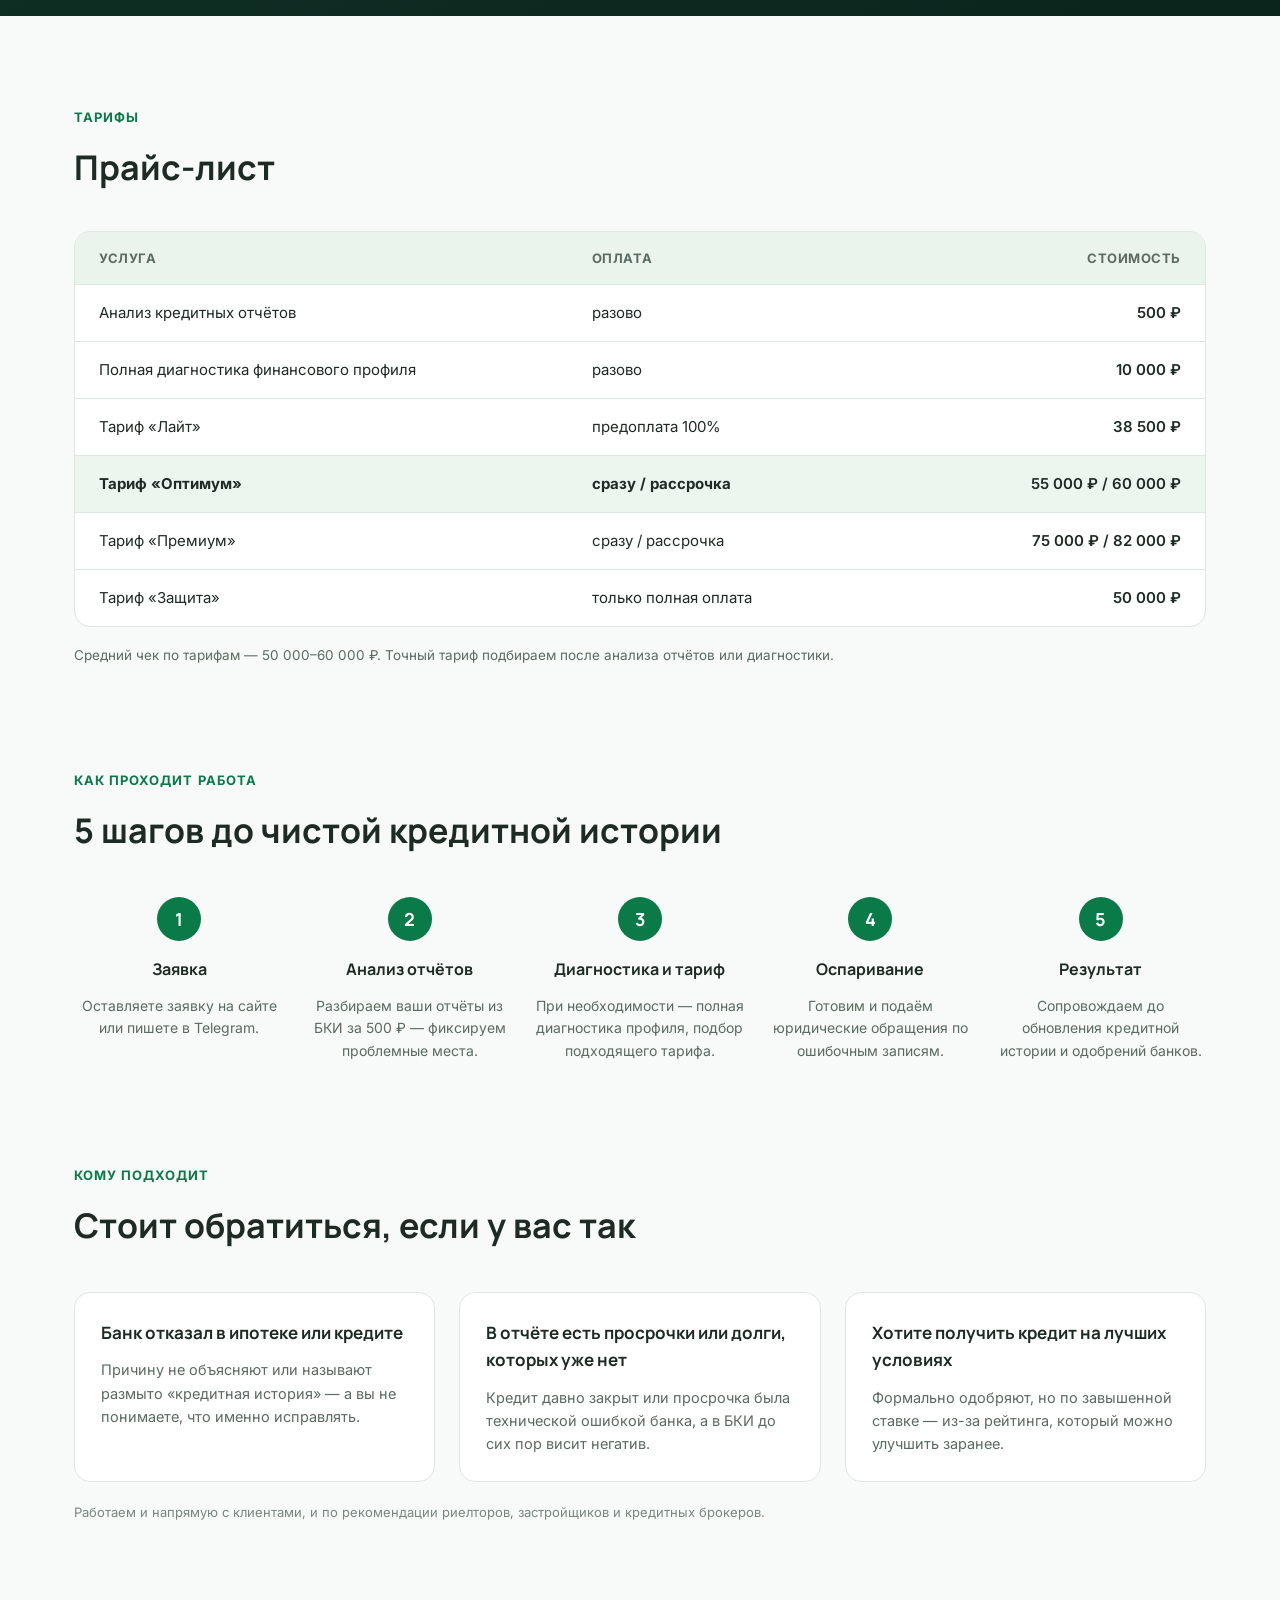
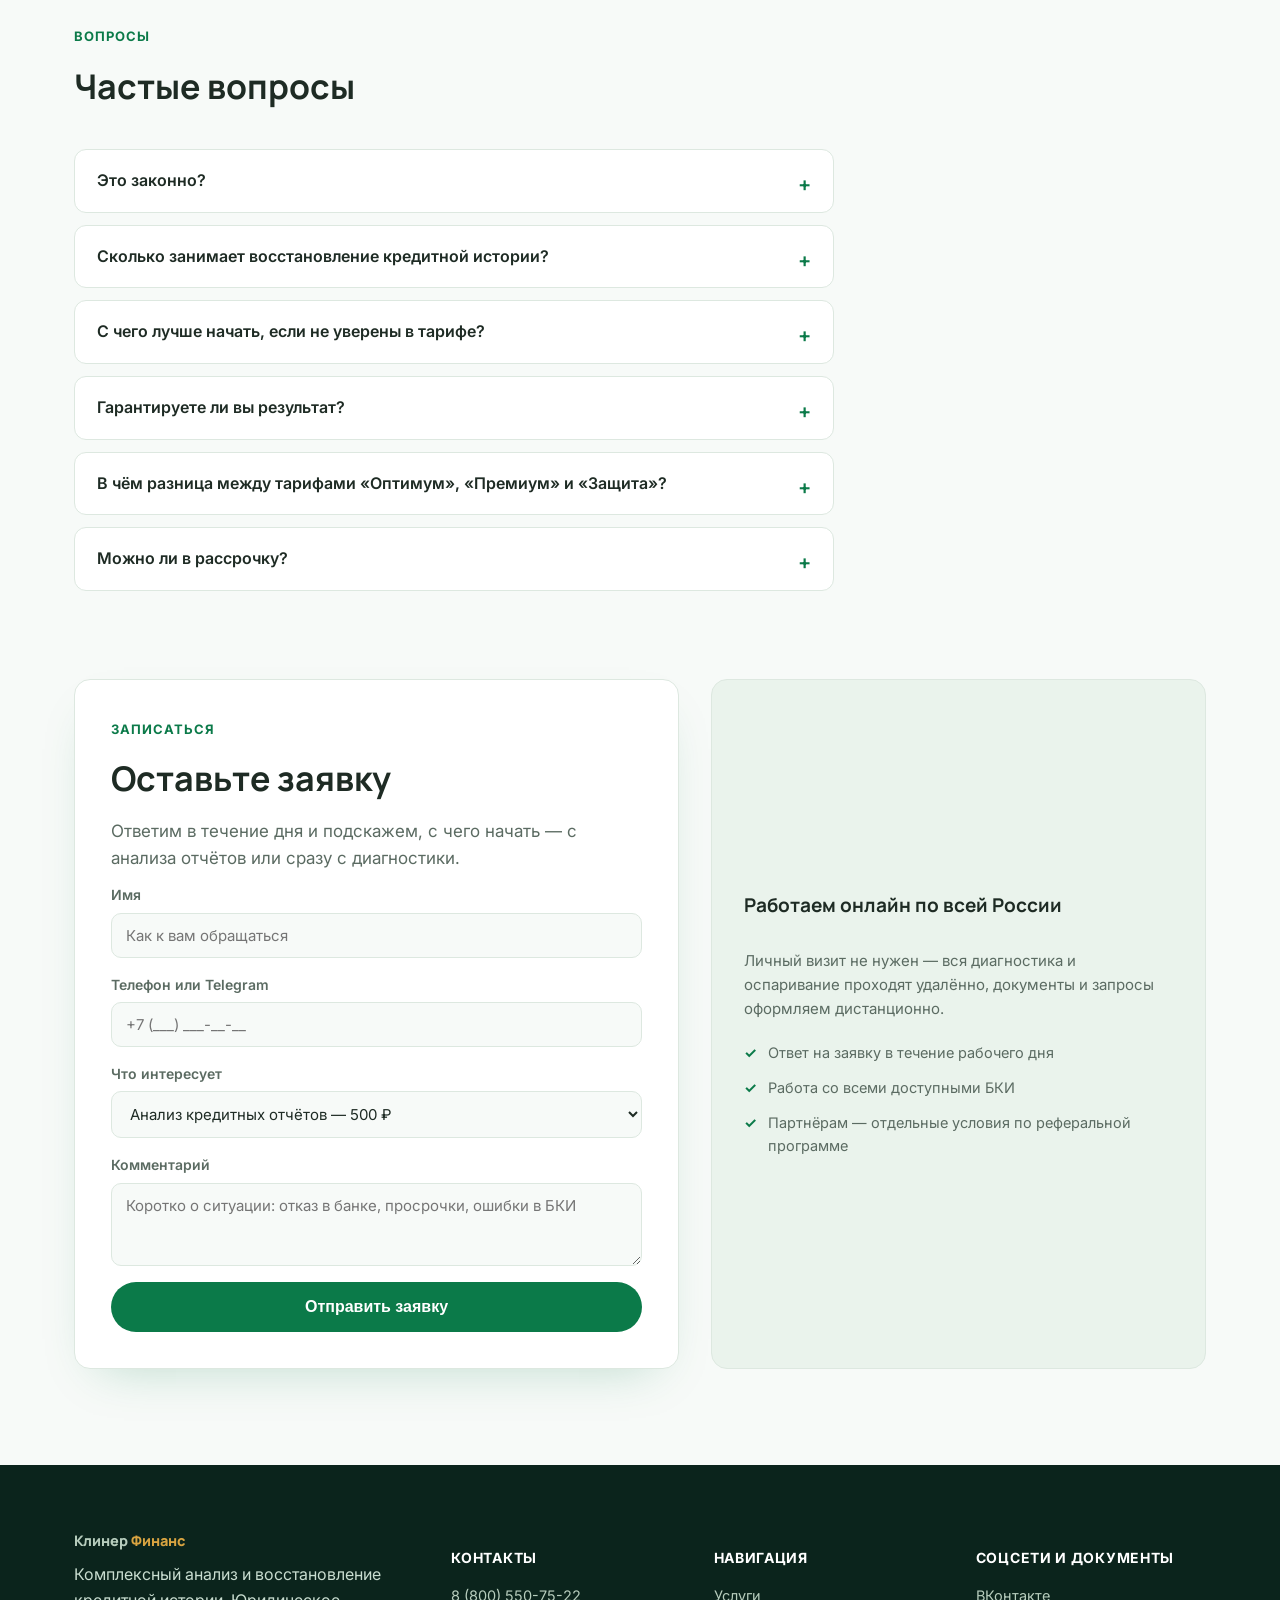
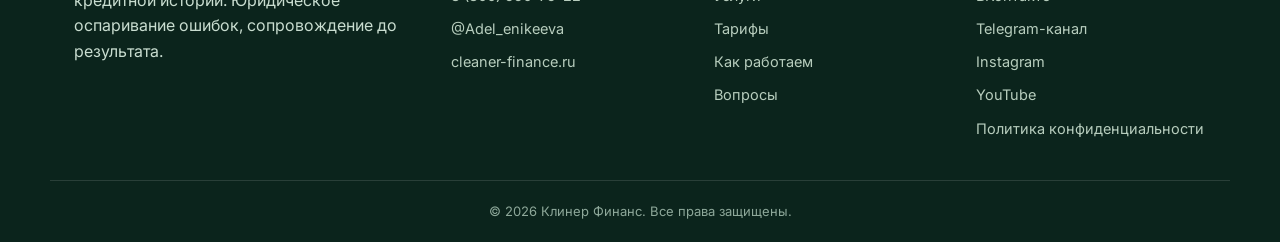
==== commit 0d5773b5: "fix: real logo mark, prepayment terms for Лайт/Защита, СВО program details, real contacts" ====
--- a/index.html
+++ b/index.html
@@ -25,7 +25,7 @@
       <a href="#contacts">Контакты</a>
     </nav>
     <div class="header__actions">
-      <a href="tel:+79001234567" class="header__phone">+7 (900) 123-45-67</a>
+      <a href="tel:+78005507522" class="header__phone">8 (800) 550-75-22</a>
       <a href="#form" class="btn btn--primary">Оставить заявку</a>
       <button class="burger" id="burger" aria-label="Меню"><span></span><span></span><span></span></button>
     </div>
@@ -52,7 +52,13 @@
         </div>
       </div>
       <div class="hero__card">
-        <div class="hero__card-photo" aria-hidden="true">КФ</div>
+        <div class="hero__card-photo" aria-hidden="true">
+          <svg class="hero__logo-mark" viewBox="0 0 64 64" fill="none" width="64" height="64">
+            <path d="M32 5l22 8v14c0 15-9.4 24.3-22 32-12.6-7.7-22-17-22-32V13l22-8z" stroke="#fff" stroke-width="2.4" stroke-linejoin="round"/>
+            <path d="M22 32l7 7 14-15" stroke="#fff" stroke-width="3.2" stroke-linecap="round" stroke-linejoin="round"/>
+          </svg>
+          <span class="hero__logo-word">Клинер Финанс</span>
+        </div>
         <div class="hero__card-body">
           <p class="hero__card-quote">«Одна ошибка в кредитной истории — это реальные деньги, которые вы теряете на процентах и упущенных одобрениях»</p>
           <span class="hero__card-name">Клинер Финанс</span>
@@ -90,8 +96,8 @@
         </div>
         <div class="adv">
           <div class="adv__icon"><svg viewBox="0 0 24 24" fill="none"><path d="M3 12l7 7L21 5" stroke="currentColor" stroke-width="1.8" stroke-linecap="round" stroke-linejoin="round"/></svg></div>
-          <h3>Работаем со всеми БКИ</h3>
-          <p>Проверяем и оспариваем данные во всех бюро кредитных историй, а не в одном — банки сверяются с разными базами.</p>
+          <h3>Работаем с ключевыми БКИ</h3>
+          <p>Проверяем и оспариваем данные в трёх ключевых бюро кредитных историй, а не в одном — банки сверяются с разными базами.</p>
         </div>
         <div class="adv">
           <div class="adv__icon"><svg viewBox="0 0 24 24" fill="none"><path d="M12 2l2.6 6.6L21 11l-6.4 2.4L12 20l-2.6-6.6L3 11l6.4-2.4L12 2z" stroke="currentColor" stroke-width="1.6" stroke-linejoin="round"/></svg></div>
@@ -122,9 +128,9 @@
           <span class="service__price">10 000 ₽</span>
         </div>
         <div class="service">
-          <span class="service__badge">Оплата по факту</span>
+          <span class="service__badge">Предоплата 100%</span>
           <h3>Тариф «Лайт»</h3>
-          <p>Базовое оспаривание ошибочных записей — платите только по факту оказания услуги.</p>
+          <p>Базовое оспаривание ошибочных записей — оплачивается сразу, затем начинаем работу по восстановлению кредитной истории.</p>
           <span class="service__price">38 500 ₽</span>
         </div>
         <div class="service">
@@ -136,13 +142,13 @@
         <div class="service service--accent">
           <span class="service__badge">Максимум</span>
           <h3>Тариф «Премиум»</h3>
-          <p>Полное сопровождение финансовой репутации под ключ — 75 000 ₽ сразу или 82 000 ₽ в рассрочку.</p>
+          <p>Полное сопровождение восстановления финансовой репутации под ключ — 75 000 ₽ сразу или 82 000 ₽ в рассрочку.</p>
           <span class="service__price">от 75 000 ₽</span>
         </div>
         <div class="service">
-          <span class="service__badge">Только полная оплата</span>
+          <span class="service__badge">Для участников СВО</span>
           <h3>Тариф «Защита»</h3>
-          <p>Профилактика и защита кредитной истории от повторного ухудшения — оплата сразу, без рассрочки.</p>
+          <p>Восстановление кредитной репутации и решение проблем с кредитной историей на льготных условиях — для участников СВО, ветеранов СВО и их семей. Оплата сразу, без рассрочки.</p>
           <span class="service__price">50 000 ₽</span>
         </div>
       </div>
@@ -157,17 +163,17 @@
         <h2>Анализ кредитных отчётов — с этого стоит начать</h2>
         <p class="camp__lead">Не обязательно сразу заказывать полное сопровождение. За 500 ₽ разбираем ваши реальные отчёты из бюро кредитных историй и показываем, что конкретно снижает рейтинг и мешает одобрениям.</p>
         <ul class="camp__list">
-          <li>Разбор отчётов из нескольких БКИ, а не одного</li>
+          <li>Разбор отчётов из 3 ключевых БКИ, а не одного</li>
           <li>Понятный список факторов, которые портят рейтинг</li>
           <li>Рекомендация по тарифу дальнейшей работы — без навязывания</li>
-          <li>Результат в течение 1–2 дней</li>
+          <li>Результат за 5–30 минут</li>
         </ul>
         <a href="#form" class="btn btn--primary">Заказать анализ отчётов</a>
       </div>
       <div class="camp__card">
         <div class="camp__card-row"><span>Стоимость</span><strong>500 ₽</strong></div>
-        <div class="camp__card-row"><span>Срок</span><strong>1–2 дня</strong></div>
-        <div class="camp__card-row"><span>Источники</span><strong>Все доступные БКИ</strong></div>
+        <div class="camp__card-row"><span>Срок</span><strong>5–30 минут</strong></div>
+        <div class="camp__card-row"><span>Источники</span><strong>3 ключевых БКИ</strong></div>
         <div class="camp__card-row"><span>Формат</span><strong>Онлайн, без визитов</strong></div>
       </div>
     </div>
@@ -182,7 +188,7 @@
         <div class="price-row price-row--head"><span>Услуга</span><span>Оплата</span><span>Стоимость</span></div>
         <div class="price-row"><span>Анализ кредитных отчётов</span><span>разово</span><span>500 ₽</span></div>
         <div class="price-row"><span>Полная диагностика финансового профиля</span><span>разово</span><span>10 000 ₽</span></div>
-        <div class="price-row"><span>Тариф «Лайт»</span><span>по факту оказания услуги</span><span>38 500 ₽</span></div>
+        <div class="price-row"><span>Тариф «Лайт»</span><span>предоплата 100%</span><span>38 500 ₽</span></div>
         <div class="price-row price-row--accent"><span>Тариф «Оптимум»</span><span>сразу / рассрочка</span><span>55 000 ₽ / 60 000 ₽</span></div>
         <div class="price-row"><span>Тариф «Премиум»</span><span>сразу / рассрочка</span><span>75 000 ₽ / 82 000 ₽</span></div>
         <div class="price-row"><span>Тариф «Защита»</span><span>только полная оплата</span><span>50 000 ₽</span></div>
@@ -241,7 +247,7 @@
         </details>
         <details class="faq__item">
           <summary>Сколько занимает восстановление кредитной истории?</summary>
-          <p>Зависит от тарифа и количества спорных записей. Анализ отчётов занимает 1–2 дня, полное оспаривание и сопровождение по тарифу — от нескольких недель до пары месяцев.</p>
+          <p>Зависит от тарифа и количества спорных записей. Анализ отчётов занимает 5–30 минут, полное оспаривание и сопровождение по тарифу — от нескольких недель до пары месяцев.</p>
         </details>
         <details class="faq__item">
           <summary>С чего лучше начать, если не уверены в тарифе?</summary>
@@ -253,11 +259,11 @@
         </details>
         <details class="faq__item">
           <summary>В чём разница между тарифами «Оптимум», «Премиум» и «Защита»?</summary>
-          <p>«Оптимум» — расширенное оспаривание, «Премиум» — полное сопровождение под ключ, «Защита» — профилактика повторного ухудшения истории уже после восстановления.</p>
+          <p>«Оптимум» — расширенное оспаривание, «Премиум» — полное сопровождение под ключ, «Защита» — восстановление кредитной истории на льготных условиях для участников СВО, ветеранов СВО и их семей.</p>
         </details>
         <details class="faq__item">
           <summary>Можно ли в рассрочку?</summary>
-          <p>Да, рассрочка доступна на тарифах «Оптимум» и «Премиум». Тариф «Лайт» — оплата по факту оказания услуги, «Защита» — только полная оплата сразу.</p>
+          <p>Да, рассрочка доступна на тарифах «Оптимум» и «Премиум». Тарифы «Лайт» и «Защита» — только предоплата 100%, без рассрочки.</p>
         </details>
       </div>
     </div>
@@ -317,7 +323,7 @@
     </div>
     <div class="footer__col">
       <h4>Контакты</h4>
-      <a href="tel:+79001234567">+7 (900) 123-45-67</a>
+      <a href="tel:+78005507522">8 (800) 550-75-22</a>
       <a href="https://t.me/Adel_enikeeva" target="_blank" rel="noopener">@Adel_enikeeva</a>
       <a href="https://cleaner-finance.ru" target="_blank" rel="noopener">cleaner-finance.ru</a>
     </div>
--- a/styles.css
+++ b/styles.css
@@ -85,10 +85,12 @@
   overflow: hidden; border: 1px solid var(--clr-border);
 }
 .hero__card-photo {
-  height: 220px; display: flex; align-items: center; justify-content: center;
+  height: 220px; display: flex; flex-direction: column; align-items: center; justify-content: center; gap: 14px;
   background: linear-gradient(135deg, var(--clr-accent), var(--clr-accent-dark));
   color: #fff; font-family: var(--font-head); font-size: 52px; font-weight: 800;
 }
+.hero__logo-mark { flex-shrink: 0; }
+.hero__logo-word { font-family: var(--font-head); font-size: 19px; font-weight: 700; letter-spacing: .01em; }
 .hero__card-body { padding: 26px; }
 .hero__card-quote { font-family: var(--font-head); font-weight: 600; font-size: 17px; color: var(--clr-ink); }
 .hero__card-name { font-size: 14px; color: var(--clr-ink-soft); font-weight: 600; }
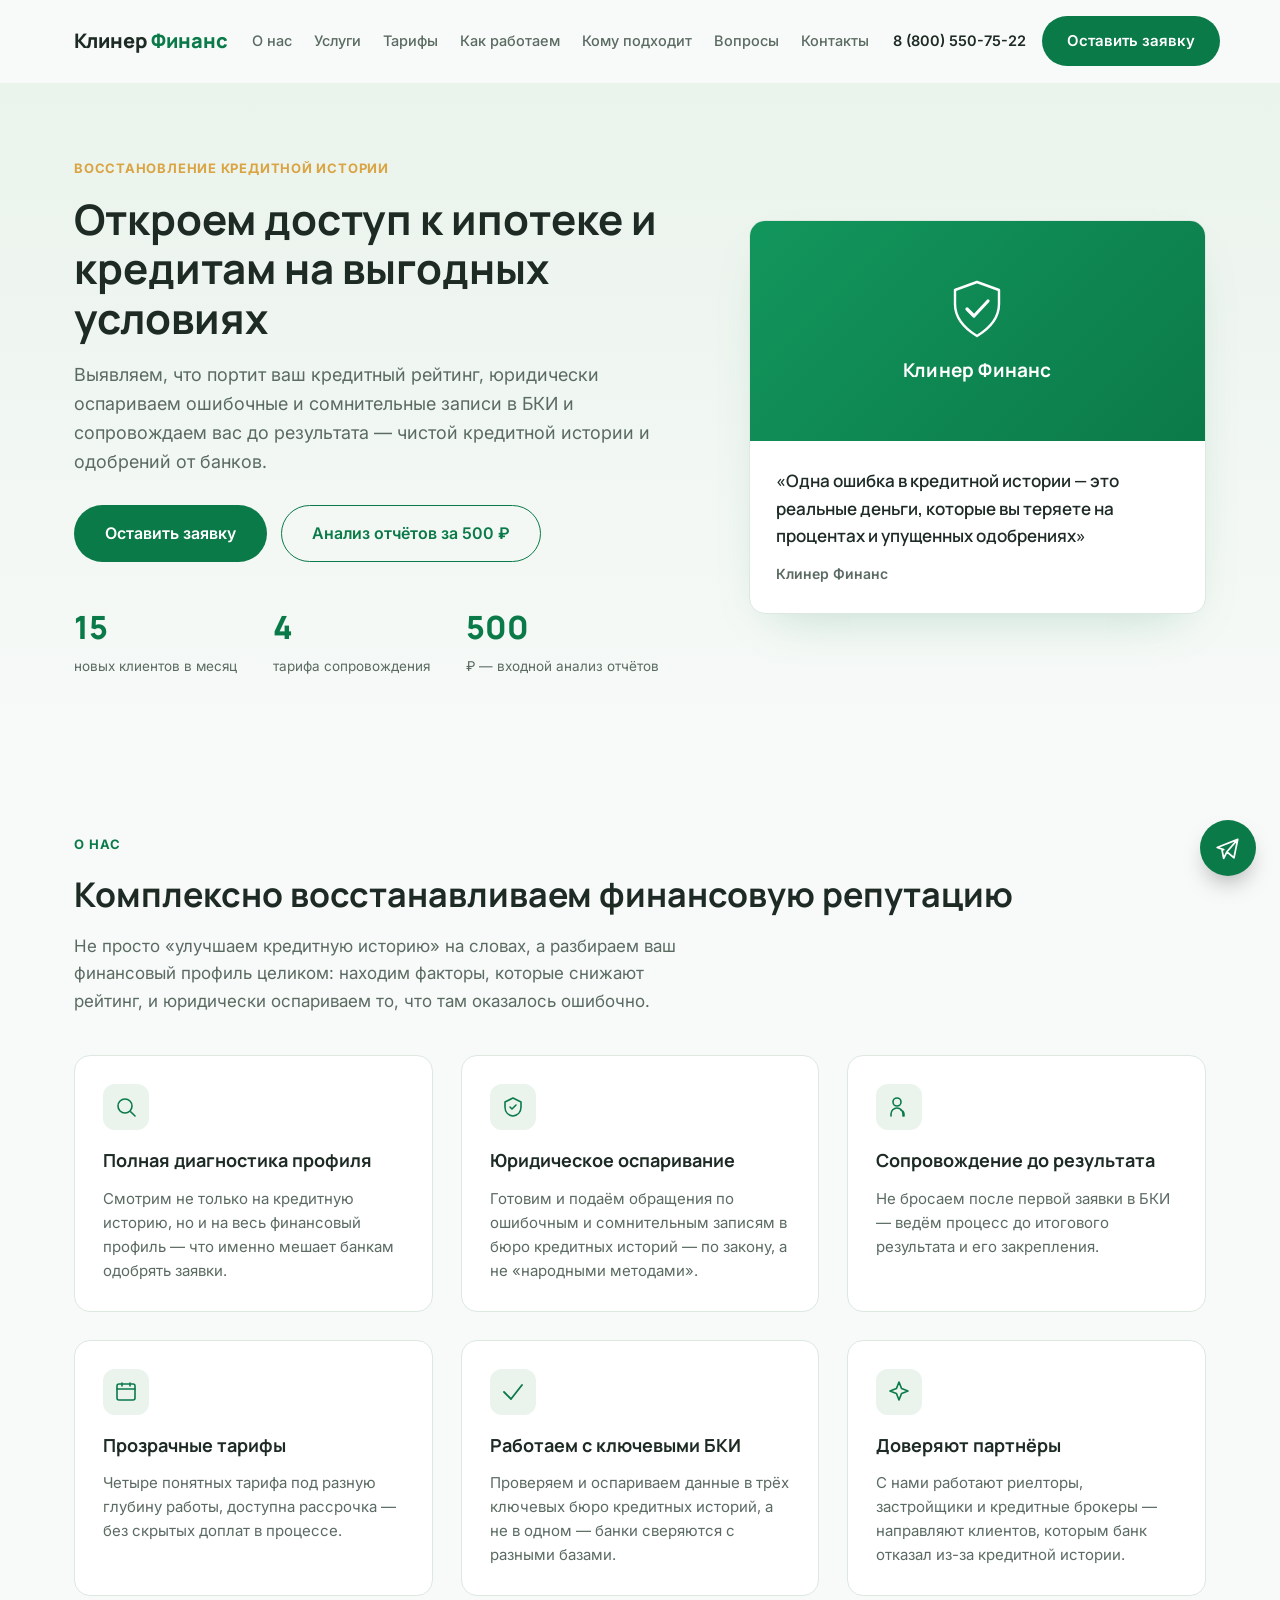
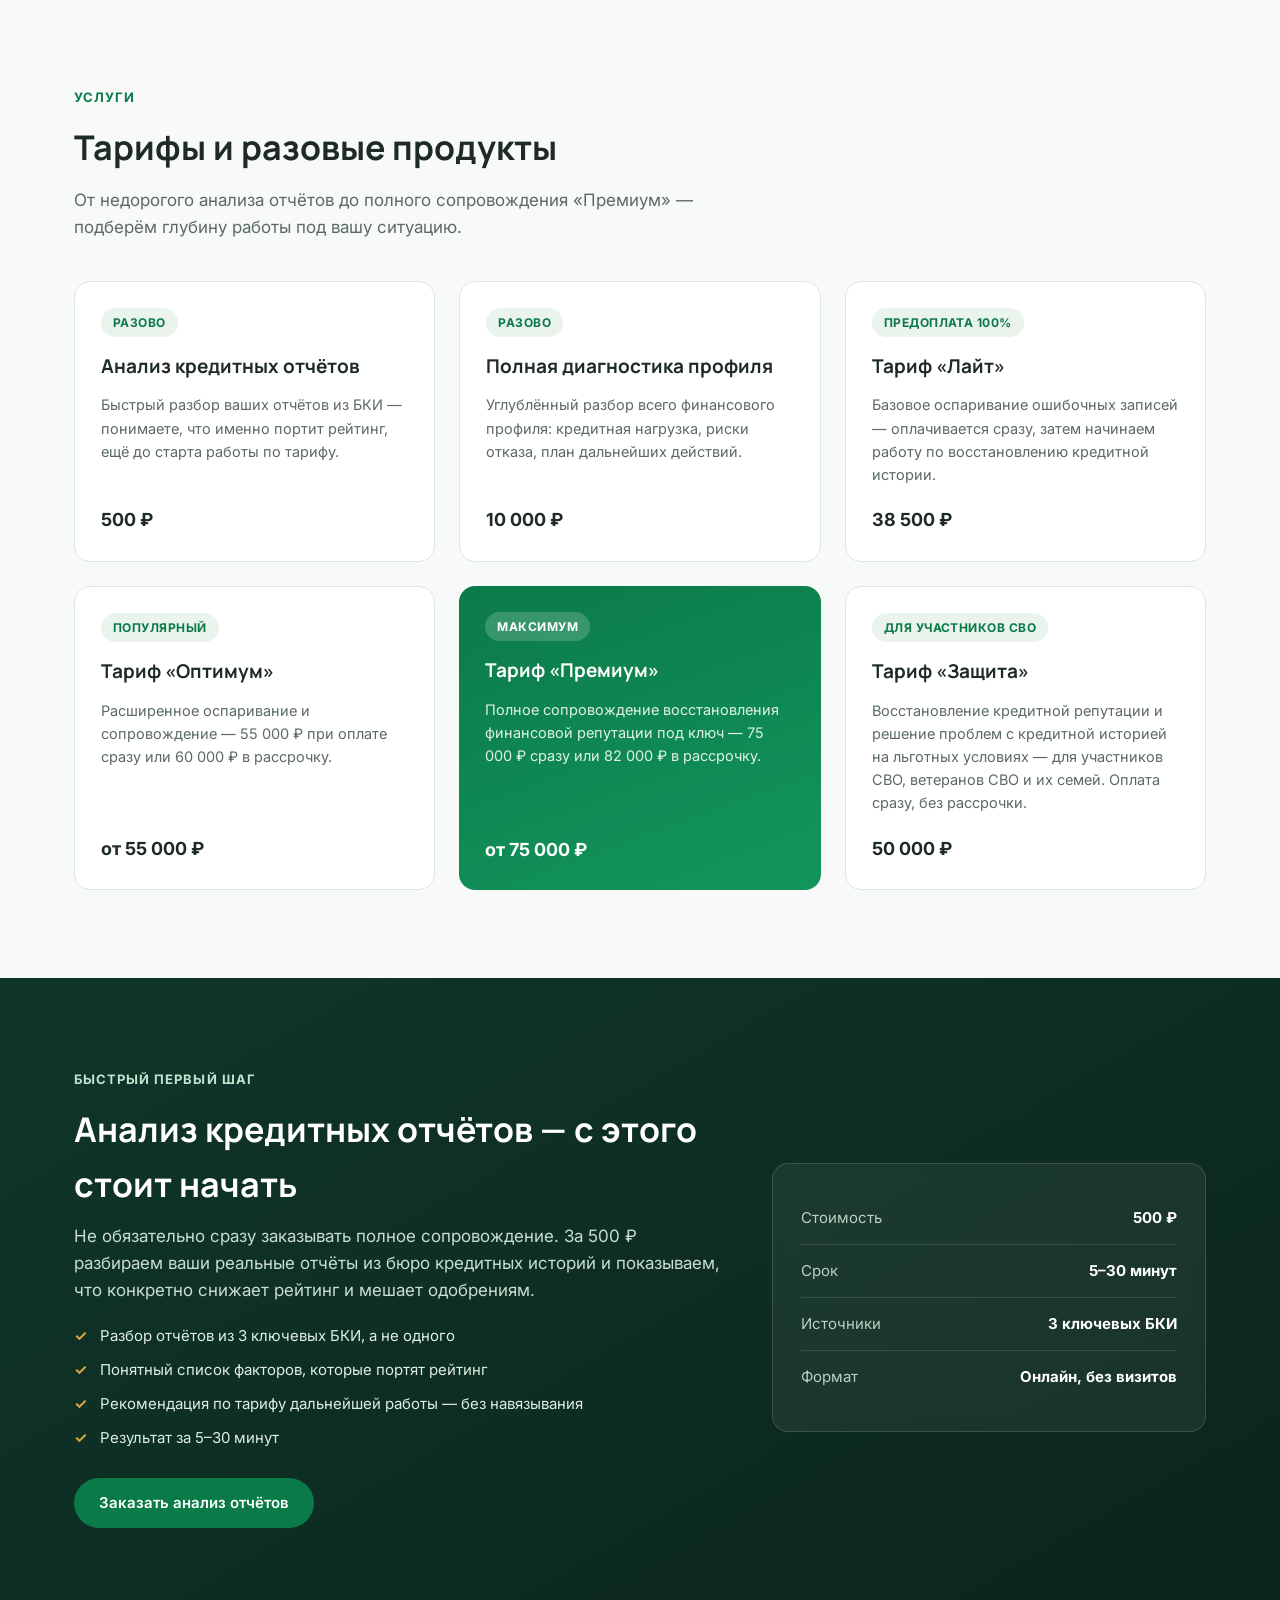
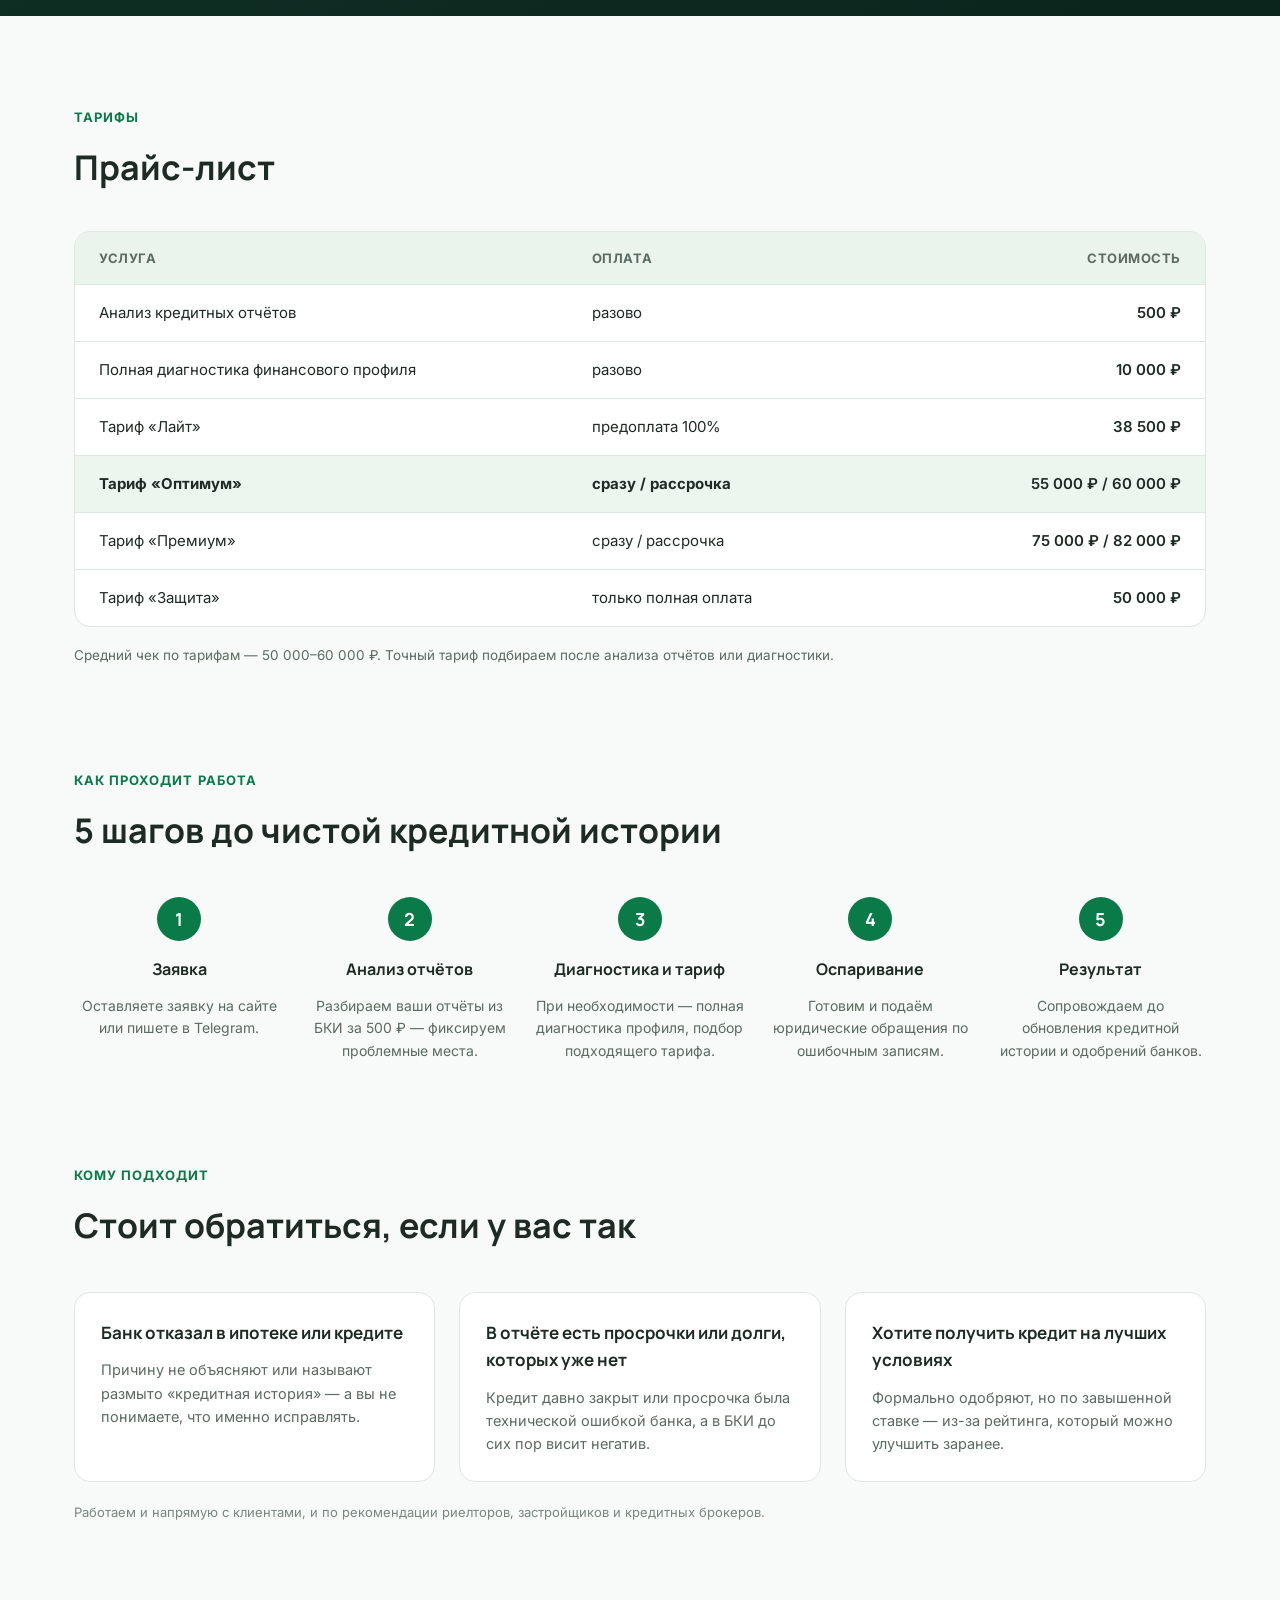
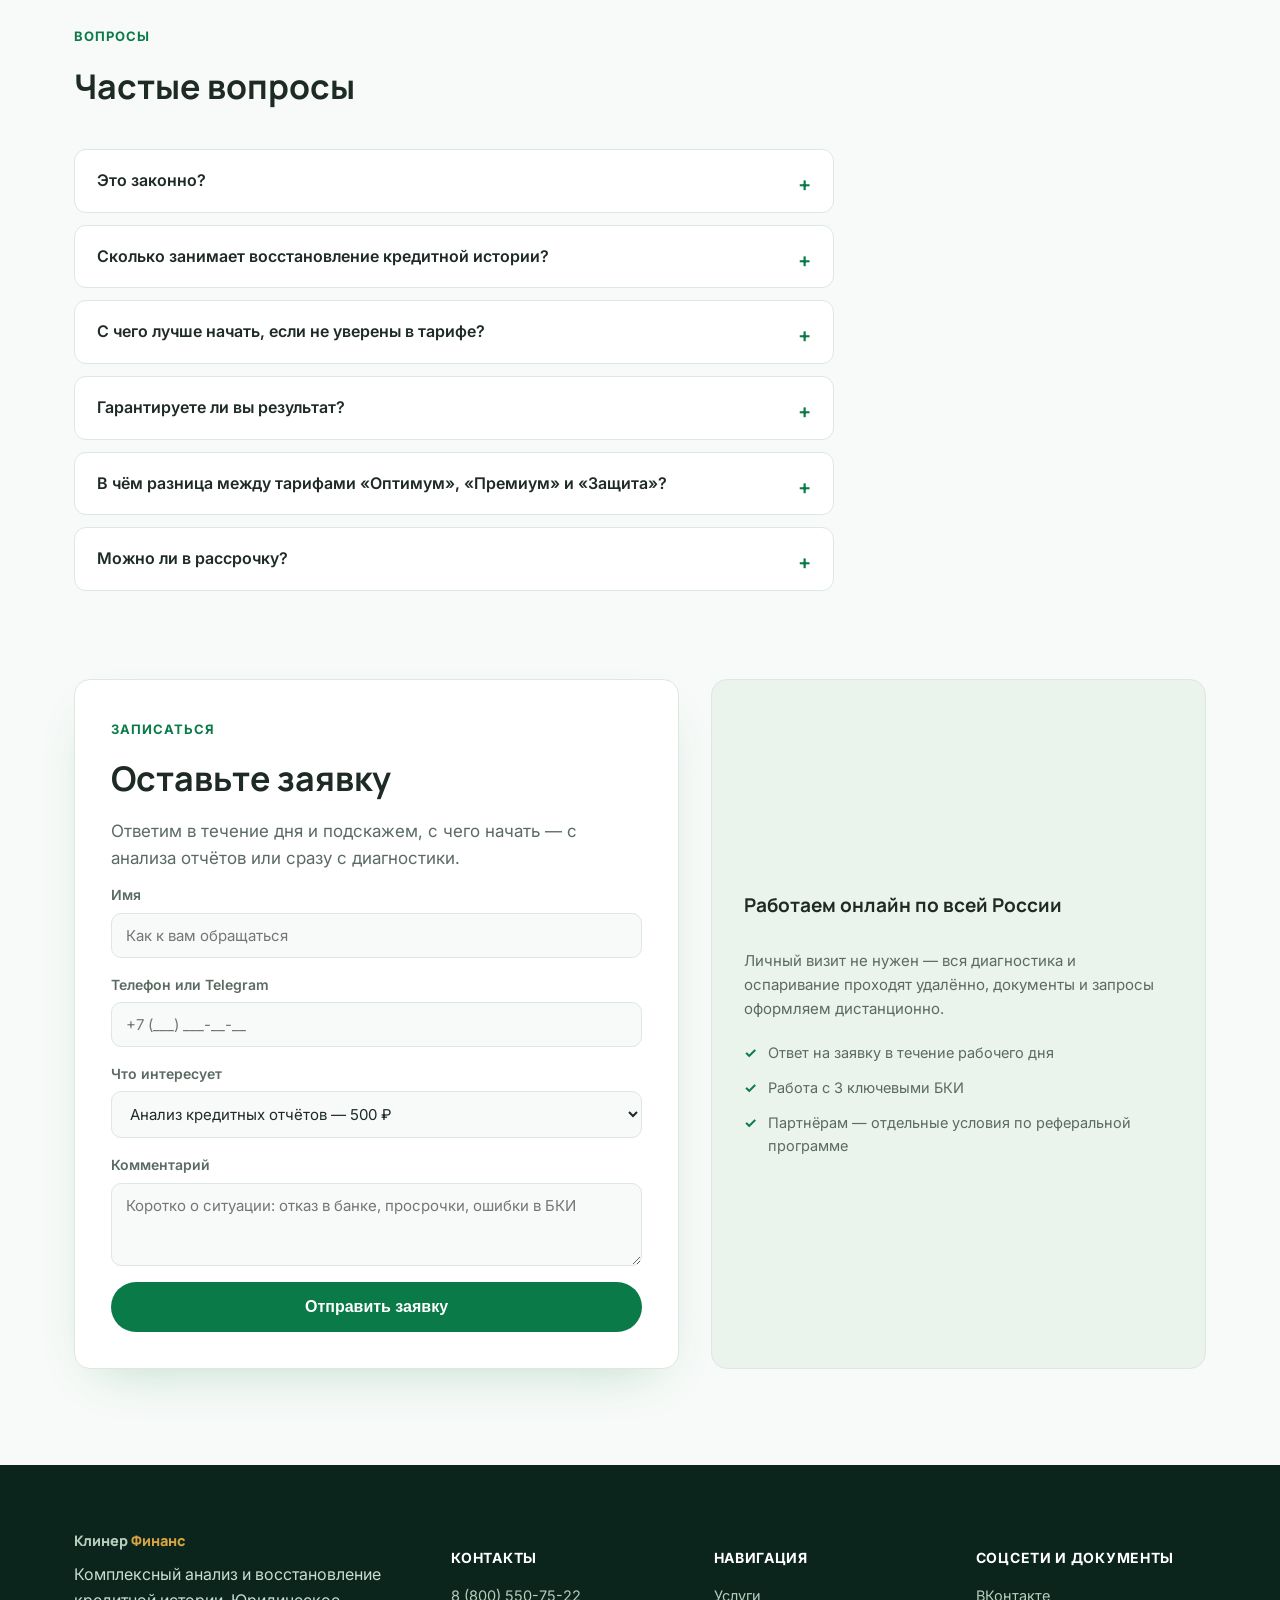
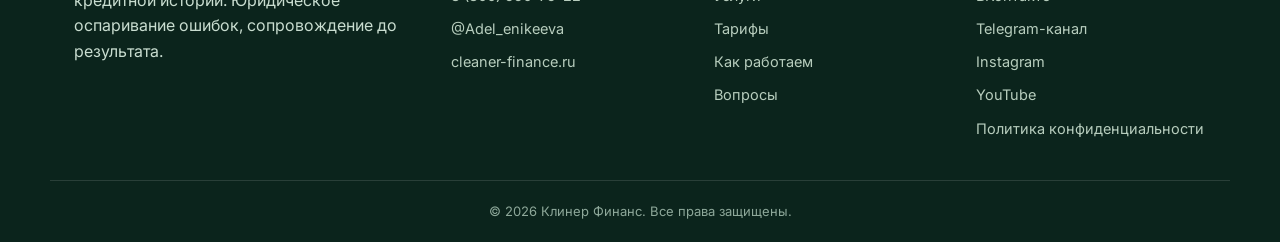
==== commit ede996f8: "fix: correct remaining БКИ wording, update README with applied client corrections" ====
--- a/index.html
+++ b/index.html
@@ -306,7 +306,7 @@
         <p>Личный визит не нужен — вся диагностика и оспаривание проходят удалённо, документы и запросы оформляем дистанционно.</p>
         <ul class="info-card__list">
           <li>Ответ на заявку в течение рабочего дня</li>
-          <li>Работа со всеми доступными БКИ</li>
+          <li>Работа с 3 ключевыми БКИ</li>
           <li>Партнёрам — отдельные условия по реферальной программе</li>
         </ul>
       </div>
